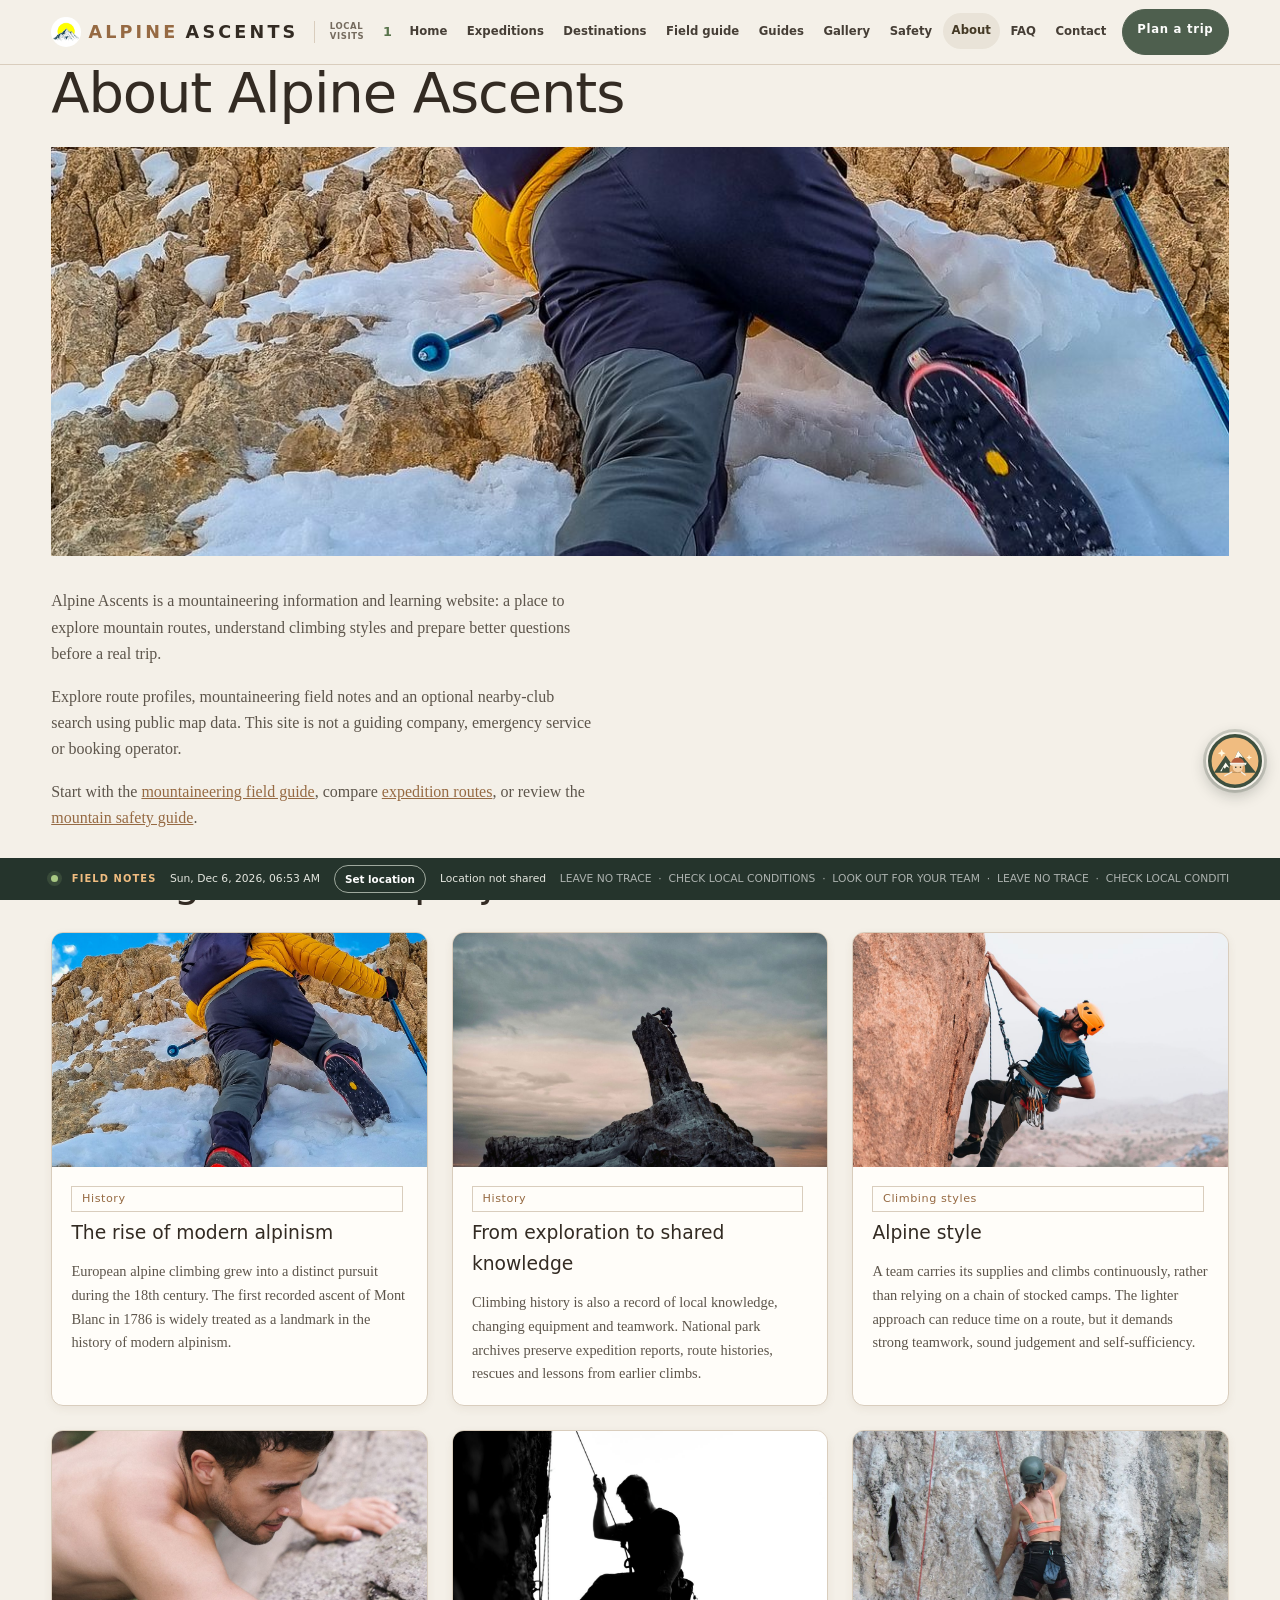
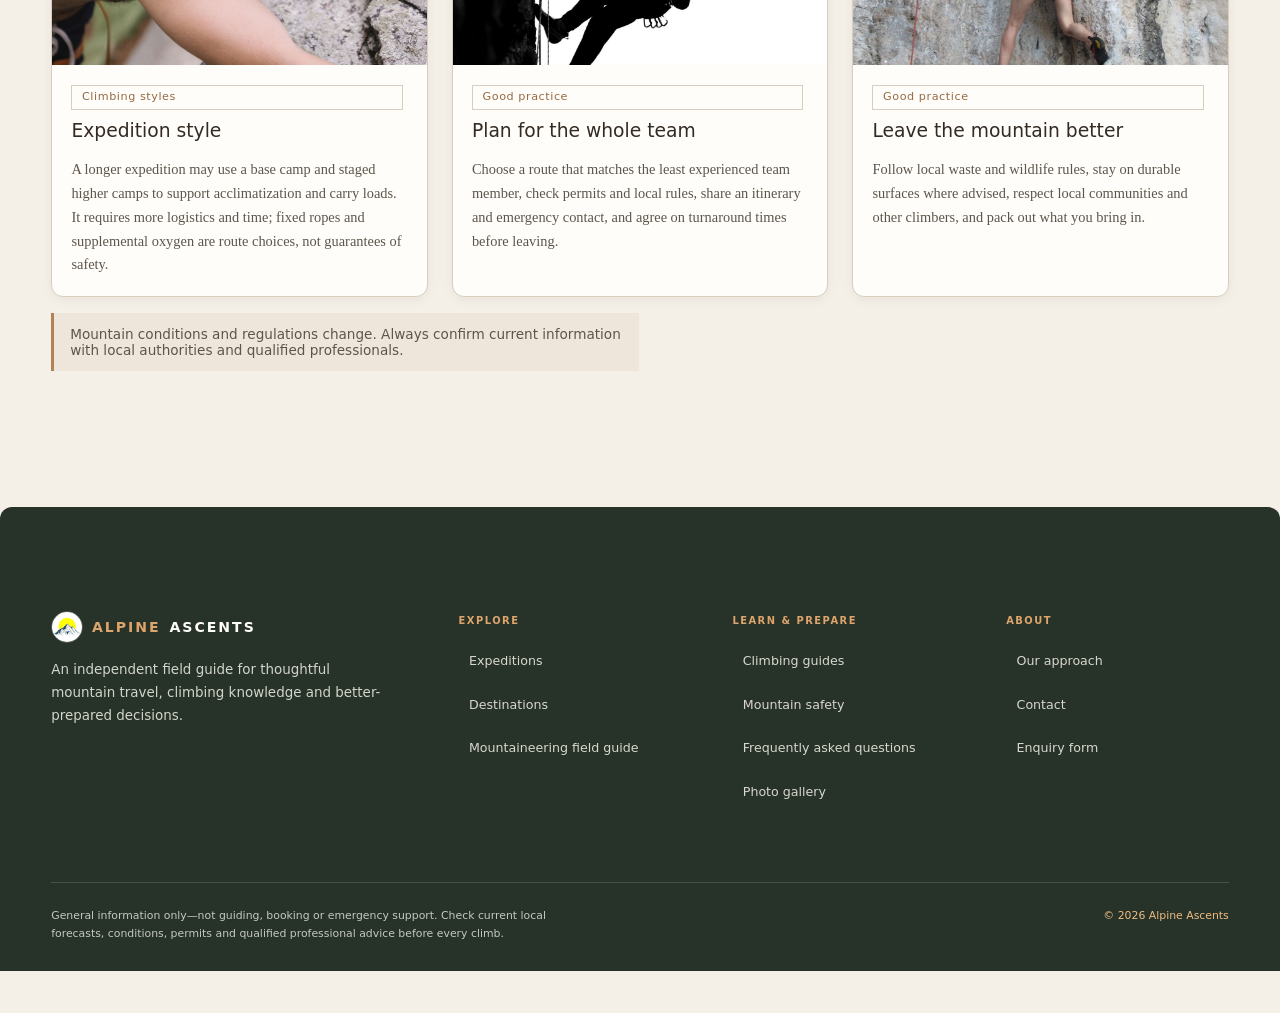
==== about.html @ ddea6249 "first commit" ====
<!DOCTYPE html>
<html lang="en">

<head>
    <meta charset="utf-8">
    <meta name="viewport" content="width=device-width,initial-scale=1">
    <title>About – Alpine Ascents</title>
    <meta name="description" content="Learn about the principles behind this mountain climbing information and learning website.">
    <link rel="stylesheet" href="css/style.css">
    <link rel="icon" type="image/webp" href="assets/images/climbing/fav.webp">
</head>

<body data-page="about">
    <div id="nav"></div>
    <main>
        <section>
            <div class="wrap rv">
                <h1 style="font-size:clamp(2rem,5vw,3.5rem)">About Alpine Ascents</h1>
                <p>Alpine Ascents is a mountaineering information and learning website: a place to explore mountain routes, understand climbing styles and prepare better questions before a real trip.</p>
                <p>Explore route profiles, mountaineering field notes and an optional nearby-club search using public map data. This site is not a guiding company, emergency service or booking operator.</p>
                <p>Start with the <a href="mountaineering.html">mountaineering field guide</a>, compare
                    <a href="expeditions.html">expedition routes</a>, or review the
                    <a href="safety.html">mountain safety guide</a>.</p>
                <h2>What guides this project</h2>
                <!-- About cards are populated from the shared mountaineering guide data. -->
                <div id="about-grid" class="grid" aria-live="polite">Loading…</div>
                <p class="note">Mountain conditions and regulations change. Always confirm current information with local authorities and qualified professionals.</p>
            </div>
        </section>
    </main>
    <div id="foot"></div>
    <script src="js/media.js"></script>
    <!-- The local assistant answers from this site's mountain-climbing data only. -->
    <script src="js/main.js"></script>
    <script src="js/assistant.js"></script>
</body>

</html>
---- css/style.css ----
:root {
    --bg: #f4f0e8;
    --bg2: #fffdf9;
    --stone: #756b5e;
    --snow: #332b23;
    --ice: #966a43;
    --alp: #58744b;
    --line: #d9cdbd
}

* {
    box-sizing: border-box;
    margin: 0
}

html {
    scroll-behavior: smooth
}

body {
    background: var(--bg);
    color: var(--snow);
    font: 1rem/1.65 Georgia, 'Times New Roman', serif;
    overflow-x: hidden
}

h1,
h2,
h3,
.btn,
nav,
label,
.tag {
    font-family: system-ui, 'Segoe UI', sans-serif
}

h1 {
    font-size: clamp(2.2rem, 7vw, 5.5rem);
    line-height: 1.05;
    font-weight: 300;
    letter-spacing: -.02em
}

h2 {
    font-size: clamp(1.6rem, 4vw, 2.6rem);
    font-weight: 300;
    margin-bottom: 1rem
}

h3 {
    font-weight: 500;
    margin-bottom: .3rem
}

p {
    color: #5d554b;
    margin-bottom: 1rem;
    max-width: 68ch
}

a {
    color: var(--ice)
}

:focus-visible {
    outline: 2px solid var(--ice);
    outline-offset: 3px
}

.wrap {
    width: min(1200px, 92%);
    margin: auto
}

section {
    padding: clamp(3rem, 8vw, 6rem) 0
}

body:not([data-page="home"]) main > section:first-child {
    padding-top: 4rem;
}

header {
    position: fixed;
    inset: 0 0 auto;
    z-index: 50;
    background: #f4f0e8ed;
    backdrop-filter: blur(10px);
    border-bottom: 1px solid var(--line)
}

header .wrap {
    display: flex;
    align-items: center;
    justify-content: space-between;
    height: 64px
}

.logo {
    font: 600 1.1rem system-ui;
    letter-spacing: .18em;
    text-transform: uppercase;
    color: var(--snow);
    text-decoration: none
}

.logo span {
    color: var(--ice)
}

nav ul {
    display: flex;
    gap: 1.2rem;
    list-style: none;
    padding: 0;
    align-items: center
}

nav a {
    color: var(--snow);
    text-decoration: none;
    font-size: .95rem;
    font-weight: 600;
    opacity: .9;
    display: inline-block;
    padding: .5rem .65rem;
    border-radius: 6px;
    transition: color .2s ease, background-color .2s ease, transform .2s ease
}

nav a:hover,
nav a[aria-current] {
    opacity: 1;
    color: #fffdf9;
    background: #4a3524;
    transform: translateY(-1px)
}

#menu {
    display: none;
    background: var(--bg2);
    border: 1px solid var(--line);
    border-radius: 6px;
    color: var(--snow);
    padding: .6rem .9rem;
    min-height: 44px;
    font-size: .95rem;
    font-weight: 600;
    cursor: pointer;
    transition: color .2s ease, background-color .2s ease, border-color .2s ease
}

#menu:hover,
#menu[aria-expanded="true"] {
    color: #fffdf9;
    background: #4a3524;
    border-color: #4a3524
}

.btn {
    display: inline-block;
    padding: .85rem 1.6rem;
    border: 1px solid var(--ice);
    color: var(--snow);
    background: transparent;
    text-decoration: none;
    cursor: pointer;
    font-size: .9rem;
    letter-spacing: .06em;
    font-weight: 650;
    border-radius: 999px;
    transition: color .25s ease, background-color .25s ease, border-color .25s ease, transform .25s ease, box-shadow .25s ease;
    min-height: 46px
}

.btn:hover,
.btn.pri {
    background: var(--ice);
    color: #fffdf9
}

.btn:hover {
    transform: translateY(-2px);
    box-shadow: 0 8px 20px #332b2330
}

.hero {
    min-height: 100svh;
    display: flex;
    align-items: flex-end;
    padding: 8rem 0 4rem;
    background: linear-gradient(#3828191c 10%, #332419df), radial-gradient(ellipse at 70% 30%, #b9956c, #6c523b 75%);
    position: relative
}

.hero:before {
    content: "";
    position: absolute;
    inset: auto 0 0;
    height: 55%;
    background: linear-gradient(135deg, transparent 49%, #5b4634 50%) 0 0/40% 100%, linear-gradient(225deg, transparent 49%, #705941 50%) 30% 0/50% 80%, linear-gradient(135deg, transparent 49%, #3b3024 50%) 70% 0/45% 60%;
    background-repeat: no-repeat;
    opacity: .9
}

.hero .wrap {
    position: relative
}

.hero p {
    font-size: 1.15rem;
    margin: 1.2rem 0 2rem
}

.grid {
    display: grid;
    gap: 1.5rem;
    grid-template-columns: repeat(auto-fill, minmax(min(100%, 290px), 1fr))
}

.card {
    background: var(--bg2);
    border: 1px solid var(--line);
    border-radius: 12px;
    box-shadow: 0 3px 10px #60452b12;
    overflow: hidden;
    transition: transform .25s ease, box-shadow .25s ease, border-color .25s ease;
    display: flex;
    flex-direction: column
}

.card:hover {
    transform: translateY(-4px);
    box-shadow: 0 8px 20px #60452b24;
    border-color: var(--ice)
}

.ph {
    aspect-ratio: 16/10;
    background: linear-gradient(160deg, #e1d3be, #c8b296);
    display: grid;
    place-items: center;
    color: var(--stone);
    font: .75rem system-ui;
    text-align: center;
    padding: 1rem;
    position: relative
}

.ph img {
    position: absolute;
    inset: 0;
    width: 100%;
    height: 100%;
    object-fit: cover;
    transition: transform .35s ease
}

.card:hover .ph img {
    transform: scale(1.04)
}
.card .body {
    padding: 1.2rem;
    flex: 1;
    display: flex;
    flex-direction: column;
    gap: .4rem
}

.card .body p {
    font-size: .9rem;
    margin: 0
}

.card .body .btn {
    margin-top: auto;
    text-align: center
}

.tag {
    display: inline-block;
    font-size: .7rem;
    padding: .15rem .6rem;
    border: 1px solid var(--line);
    color: var(--ice);
    margin-right: .3rem;
    letter-spacing: .05em
}

.tag.warn {
    color: #8a5a32
}

dl {
    display: grid;
    grid-template-columns: auto 1fr;
    gap: .2rem 1rem;
    font: .85rem system-ui;
    color: #5d554b
}

dt {
    color: var(--stone)
}

dd {
    margin: 0
}

.note {
    border-left: 3px solid #b18354;
    background: #b1835417;
    padding: .8rem 1rem;
    font: .85rem system-ui;
    margin: 1rem 0
}

.split {
    display: grid;
    gap: 2rem;
    grid-template-columns: 1fr 1fr;
    align-items: start
}

.tools {
    display: flex;
    flex-wrap: wrap;
    gap: .8rem;
    margin-bottom: 2rem
}

input,
select,
textarea {
    background: var(--bg2);
    color: var(--snow);
    border: 1px solid var(--line);
    padding: .8rem;
    font: 1rem system-ui;
    width: 100%;
    min-height: 44px
}

.tools input,
.tools select {
    flex: 1 1 170px;
    width: auto
}

form {
    display: grid;
    gap: 1rem;
    max-width: 560px
}

label {
    font-size: .85rem;
    color: var(--stone)
}

.err {
    color: #a5362f;
    font: .8rem system-ui;
    min-height: 1em
}

.ok {
    color: var(--alp);
    font: .95rem system-ui
}

.faq button {
    width: 100%;
    text-align: left;
    background: none;
    border: 0;
    border-bottom: 1px solid var(--line);
    color: var(--snow);
    padding: 1.1rem 0;
    font: 1.05rem system-ui;
    cursor: pointer;
    display: flex;
    justify-content: space-between;
    min-height: 44px
}

.faq .a {
    display: none;
    padding: .8rem 0
}

.faq .open+.a {
    display: block
}

ul.chk {
    padding-left: 1.2rem;
    color: #5d554b
}

dialog {
    background: var(--bg2);
    color: var(--snow);
    border: 1px solid var(--line);
    max-width: min(92vw, 800px);
    padding: 1.5rem
}

dialog::backdrop {
    background: #30251abf
}

footer {
    border-top: 1px solid var(--line);
    padding: 3rem 0;
    font: .85rem system-ui;
    color: var(--stone)
}

.site-footer {
    overflow: hidden;
    padding: 0;
    margin-top: 1.5rem;
    border-top: 0;
    border-radius: 12px 12px 0 0;
    background: #273229;
    color: #f5f1e8
}

.footer-main {
    display: grid;
    grid-template-columns: minmax(230px, 1.6fr) repeat(3, minmax(120px, 1fr));
    gap: clamp(1.5rem, 4vw, 4rem);
    padding: clamp(4rem, 9vw, 6.5rem) 0 clamp(3rem, 6vw, 4.5rem)
}

.footer-brand {
    max-width: 330px
}

.footer-brand-mark {
    display: inline-flex;
    align-items: center;
    gap: .55rem;
    margin-bottom: 1rem;
    color: #fffdf9;
    font: 700 .88rem/1.3 system-ui, 'Segoe UI', sans-serif;
    letter-spacing: .14em;
    text-decoration: none;
    text-transform: uppercase
}

.footer-brand-mark img {
    width: 32px;
    height: 32px;
    border: 1px solid #ffffff36;
    border-radius: 50%;
    object-fit: cover
}

.footer-brand-mark span {
    color: #dda56b
}

.footer-brand p {
    margin: 0;
    color: #d3d5ca;
    font: .84rem/1.7 system-ui, 'Segoe UI', sans-serif
}

.footer-links h2 {
    margin: .2rem 0 1rem;
    color: #dda56b;
    font: 700 .62rem/1.4 system-ui, 'Segoe UI', sans-serif;
    letter-spacing: .15em;
    text-transform: uppercase
}

.footer-links ul {
    display: grid;
    gap: .55rem;
    padding: 0;
    list-style: none
}

.footer-links a {
    color: #ece9df;
    font: .79rem/1.5 system-ui, 'Segoe UI', sans-serif;
    text-decoration: none;
    text-underline-offset: 3px
}

.footer-links a:hover {
    color: #efbd82;
    text-decoration: underline
}

.footer-bottom {
    display: flex;
    justify-content: space-between;
    gap: 1rem 2rem;
    padding: 1.5rem 0 1.8rem;
    border-top: 1px solid #ffffff26
}

.footer-bottom p {
    max-width: 76ch;
    margin: 0;
    color: #c6c9bf;
    font: .68rem/1.6 system-ui, 'Segoe UI', sans-serif
}

.footer-bottom .footer-copyright {
    flex: 0 0 auto;
    color: #efbd82;
    white-space: nowrap
}

@media(max-width:760px) {
    .footer-main {
        grid-template-columns: repeat(2, minmax(0, 1fr));
        gap: 2rem 1.5rem
    }

    .footer-brand {
        grid-column: 1 / -1;
        max-width: 470px
    }
}

@media(max-width:480px) {
    .footer-main {
        gap: 1.7rem 1rem
    }

    .footer-links a {
        font-size: .73rem
    }

    .footer-bottom {
        flex-direction: column;
        gap: .55rem
    }
}

#top {
    position: fixed;
    right: 1rem;
    bottom: 1rem;
    width: 44px;
    height: 44px;
    border: 1px solid var(--ice);
    background: var(--bg);
    color: var(--ice);
    cursor: pointer;
    display: none;
    z-index: 40
}

.rv {
    opacity: 0;
    transform: translateY(24px);
    transition: 1s
}

.rv.in {
    opacity: 1;
    transform: none
}

@media(max-width:860px) {
    #menu {
        display: block
    }

    header nav ul {
        display: none;
        position: absolute;
        top: 64px;
        left: 0;
        right: 0;
        flex-direction: column;
        background: var(--bg);
        padding: 1.5rem;
        border-bottom: 1px solid var(--line);
        gap: 1rem
    }

    header nav ul.open {
        display: flex
    }

    .split {
        grid-template-columns: 1fr
    }
}

@media(min-width:1800px) {
    html {
        font-size: 118%
    }
}

@media(prefers-reduced-motion:reduce) {
    * {
        transition: none !important;
        animation: none !important;
        scroll-behavior: auto !important
    }

    .rv {
        opacity: 1;
        transform: none
    }
}

/* ---- media: hero picture/video + photo credits ---- */
.hero .wrap {
    z-index: 1
}

.hasimg:before {
    display: none
}

.hasimg:after {
    content: "";
    position: absolute;
    inset: 0;
    background: linear-gradient(#33241924, #332419d9 95%)
}

.bgv {
    position: absolute;
    inset: 0;
    width: 100%;
    height: 100%;
    object-fit: cover;
    opacity: .72
}

.credit {
    display: block;
    font: .7rem system-ui;
    color: var(--stone);
    padding: .4rem 1.2rem
}

.page-photo {
    margin: 1.5rem 0 2rem
}

.page-photo img {
    display: block;
    width: 100%;
    height: clamp(220px, 32vw, 420px);
    object-fit: cover;
}

/* ---- home: editorial expedition landing page ---- */
body[data-page="home"] {
    --home-ink: #f5f1e8;
    --home-muted: #c9c4b8;
    --home-orange: #e8a45c;
    --home-dark: #202821;
    background: #f3f0e9;
}

body[data-page="home"] .home-hero {
    min-height: min(900px, 100svh);
    padding: 9rem 0 2.2rem;
    align-items: stretch;
    background-color: #39433d;
    background-image: linear-gradient(90deg, #101914c9 0%, #10191470 48%, #10191412 100%),
        linear-gradient(0deg, #1119148c, transparent 48%);
    color: var(--home-ink);
    overflow: hidden;
}

body[data-page="home"] .home-hero:before {
    opacity: .24;
}

body[data-page="home"] .home-hero:after {
    background: linear-gradient(90deg, #10191452, transparent 78%), linear-gradient(0deg, #1019148c, transparent 46%);
}

body[data-page="home"] .hero-route-art {
    position: absolute;
    right: 1%;
    bottom: 0;
    z-index: 0;
    width: min(50vw, 700px);
    height: 88%;
    overflow: visible;
    opacity: .78;
    pointer-events: none;
}

body[data-page="home"] .route-mountain {
    fill: url("#route-mountain-fill");
    stroke: #f5f1e8;
    stroke-opacity: .38;
    stroke-width: 1.2;
    stroke-linejoin: round;
}

body[data-page="home"] .route-contours {
    stroke: #f5f1e8;
    stroke-opacity: .2;
    stroke-width: 1;
}

body[data-page="home"] .route-line {
    fill: none;
    stroke: #f0bc80;
    stroke-width: 3;
    stroke-linecap: round;
    stroke-linejoin: round;
    stroke-dasharray: 1;
    stroke-dashoffset: 1;
    filter: drop-shadow(0 0 5px #f0bc8066);
    animation: route-trace 3s cubic-bezier(.5, 0, .35, 1) .35s forwards;
}

body[data-page="home"] .route-waypoint,
body[data-page="home"] .route-summit {
    fill: #f0bc80;
    opacity: 0;
    animation: route-marker-in .5s ease-out 2s forwards;
}

body[data-page="home"] .route-summit {
    transform-box: fill-box;
    transform-origin: center;
    animation: route-marker-in .5s ease-out 2.7s forwards, route-summit-pulse 2.4s ease-in-out 3.2s infinite;
}

@keyframes route-trace {
    to {
        stroke-dashoffset: 0;
    }
}

@keyframes route-marker-in {
    to {
        opacity: 1;
    }
}

@keyframes route-summit-pulse {
    50% {
        opacity: .45;
        transform: scale(1.7);
    }
}

@media(prefers-reduced-motion:reduce) {
    body[data-page="home"] .route-line {
        stroke-dashoffset: 0;
    }

    body[data-page="home"] .route-waypoint,
    body[data-page="home"] .route-summit {
        opacity: 1;
    }
}

body[data-page="home"] .hero-content {
    display: flex;
    flex-direction: column;
    justify-content: center;
    min-height: 70vh;
    padding-top: 2rem;
}

body[data-page="home"] .eyebrow {
    display: flex;
    align-items: center;
    gap: .65rem;
    color: var(--ice);
    font: 700 .7rem/1.3 system-ui, 'Segoe UI', sans-serif;
    letter-spacing: .17em;
    text-transform: uppercase;
    margin-bottom: 1rem;
}

body[data-page="home"] .eyebrow > span {
    width: 25px;
    height: 1px;
    background: currentColor;
}

body[data-page="home"] .hero-eyebrow {
    color: #f1bd83;
    margin-bottom: 1.7rem;
}

body[data-page="home"] .home-hero h1 {
    max-width: 760px;
    color: #fffdf7;
    font-size: clamp(3.6rem, 9.5vw, 8rem);
    line-height: .91;
    letter-spacing: -.075em;
    font-weight: 400;
}

body[data-page="home"] .home-hero h1 em,
body[data-page="home"] .home-featured h2 em,
body[data-page="home"] .approach-copy h2 em,
body[data-page="home"] .home-closer h2 em {
    color: #f0bc80;
    font-family: Georgia, 'Times New Roman', serif;
    font-weight: 400;
}

body[data-page="home"] .hero-copy {
    max-width: 470px;
    margin: 1.7rem 0 1.9rem;
    color: #f0eee7;
    font: 1.03rem/1.75 system-ui, 'Segoe UI', sans-serif;
}

body[data-page="home"] .hero-actions {
    display: flex;
    align-items: center;
    flex-wrap: wrap;
    gap: 1.5rem;
}

body[data-page="home"] .hero-primary {
    padding: .95rem 1.4rem .95rem 1.7rem;
    border: 1px solid var(--home-orange);
    background: var(--home-orange);
    color: #1b211d;
    font-size: .78rem;
    letter-spacing: .09em;
    text-transform: uppercase;
    box-shadow: 0 12px 28px #10191442;
}

body[data-page="home"] .hero-primary:hover {
    border-color: #ffd3a0;
    background: #ffd3a0;
    color: #1b211d;
}

body[data-page="home"] .hero-primary span,
body[data-page="home"] .outline-btn span,
body[data-page="home"] .text-link span {
    display: inline-block;
    margin-left: .65rem;
    transition: transform .2s ease;
}

body[data-page="home"] .hero-primary:hover span,
body[data-page="home"] .outline-btn:hover span,
body[data-page="home"] .text-link:hover span {
    transform: translate(3px, -2px);
}

body[data-page="home"] .hero-secondary {
    padding: .6rem 0;
    color: #fffdf7;
    font: 650 .82rem system-ui, 'Segoe UI', sans-serif;
    text-decoration: none;
}

body[data-page="home"] .hero-secondary span {
    color: #f0bc80;
    margin-left: .5rem;
}

body[data-page="home"] .hero-secondary:hover,
body[data-page="home"] .home-hero .hero-bottomline a:hover {
    color: #f0bc80;
}

body[data-page="home"] .hero-bottomline {
    display: flex;
    justify-content: space-between;
    gap: 1rem;
    margin-top: auto;
    padding-top: 2rem;
    color: #fffdf7;
    font: .7rem system-ui, 'Segoe UI', sans-serif;
    letter-spacing: .1em;
    text-transform: uppercase;
    text-shadow: 0 1px 6px #101914;
}

body[data-page="home"] .hero-bottomline a {
    color: inherit;
    text-decoration: none;
}

body[data-page="home"] .hero-bottomline a span {
    color: #f0bc80;
    margin-left: .5rem;
}

body[data-page="home"] .hero-stamp {
    position: absolute;
    right: max(4%, calc((100% - 1200px) / 2));
    top: 35%;
    z-index: 2;
    width: 170px;
    height: 170px;
    display: flex;
    flex-direction: column;
    justify-content: center;
    align-items: center;
    border: 1px solid #fff9;
    border-radius: 50%;
    color: #fffdf7;
    text-align: center;
    transform: rotate(9deg);
    backdrop-filter: blur(3px);
}

body[data-page="home"] .hero-stamp span {
    font: 600 .52rem system-ui, 'Segoe UI', sans-serif;
    letter-spacing: .18em;
}

body[data-page="home"] .hero-stamp strong {
    margin: .55rem 0;
    color: #f0bc80;
    font: italic 1.75rem/.95 Georgia, 'Times New Roman', serif;
}

body[data-page="home"] .home-hero .herocredit {
    position: absolute;
    right: 1.1rem;
    bottom: .4rem;
    z-index: 2;
    color: #ffffffb8;
    font-size: .62rem;
}

body[data-page="home"] .home-hero .herocredit a {
    color: inherit;
}

body[data-page="home"] .home-intro {
    padding: clamp(4rem, 8vw, 7.5rem) 0;
    background: #f3f0e9;
}

body[data-page="home"] .intro-grid {
    display: grid;
    grid-template-columns: 1fr 1.6fr 1fr;
    gap: 2rem;
    align-items: start;
}

body[data-page="home"] .intro-grid .eyebrow {
    margin-top: .5rem;
}

body[data-page="home"] .intro-statement {
    color: #2b342e;
    font: 400 clamp(1.7rem, 3.5vw, 3.15rem)/1.2 system-ui, 'Segoe UI', sans-serif;
    letter-spacing: -.055em;
}

body[data-page="home"] .intro-statement em {
    color: #a56c41;
    font-family: Georgia, 'Times New Roman', serif;
    font-weight: 400;
}

body[data-page="home"] .intro-aside p,
body[data-page="home"] .heading-aside p {
    color: #66675f;
    font-size: .94rem;
}

body[data-page="home"] .text-link {
    display: inline-block;
    padding: .4rem 0;
    color: #735136;
    font: 700 .75rem system-ui, 'Segoe UI', sans-serif;
    letter-spacing: .06em;
    text-decoration: none;
    text-transform: uppercase;
}

body[data-page="home"] .text-link:hover {
    color: #a56c41;
}

body[data-page="home"] .home-stats {
    padding: 2.2rem 0;
    background: #e8e5dc;
}

body[data-page="home"] .stats-grid {
    display: grid;
    grid-template-columns: repeat(3, 1fr) 1.2fr;
    gap: 1.5rem;
    align-items: center;
}

body[data-page="home"] .stats-grid > div {
    display: flex;
    flex-direction: column;
    border-left: 1px solid #c9c4b8;
    padding-left: 1.2rem;
}

body[data-page="home"] .stats-grid strong {
    color: #34443a;
    font: 400 2.5rem/.95 Georgia, 'Times New Roman', serif;
}

body[data-page="home"] .stats-grid span {
    margin-top: .45rem;
    color: #6b6b62;
    font: 700 .65rem system-ui, 'Segoe UI', sans-serif;
    letter-spacing: .09em;
    text-transform: uppercase;
}

body[data-page="home"] .stats-grid > p {
    justify-self: end;
    margin: 0;
    color: #6b6b62;
    font: italic 1rem/1.5 Georgia, 'Times New Roman', serif;
}

body[data-page="home"] .home-featured {
    padding: clamp(4rem, 8vw, 7rem) 0;
    background: #f8f6f0;
}

body[data-page="home"] .section-heading {
    display: flex;
    justify-content: space-between;
    align-items: end;
    gap: 2rem;
    margin-bottom: 2.5rem;
}

body[data-page="home"] .section-heading h2,
body[data-page="home"] .approach-copy h2,
body[data-page="home"] .home-closer h2 {
    margin: 0;
    color: #28332c;
    font-size: clamp(2.6rem, 6vw, 5rem);
    line-height: .98;
    letter-spacing: -.065em;
}

body[data-page="home"] .section-heading h2 em,
body[data-page="home"] .approach-copy h2 em {
    color: #a56c41;
}

body[data-page="home"] .heading-aside {
    width: min(350px, 40%);
}

body[data-page="home"] .outline-btn {
    padding: .8rem 1.2rem;
    border-color: #a56c41;
    color: #68472e;
    font-size: .73rem;
    letter-spacing: .08em;
    text-transform: uppercase;
}

body[data-page="home"] .outline-btn:hover {
    border-color: #68472e;
    background: #68472e;
    color: white;
}

body[data-page="home"] .home-grid {
    grid-template-columns: repeat(3, minmax(0, 1fr));
    gap: 1.2rem;
}

body[data-page="home"] .home-grid .card {
    border: 0;
    border-radius: 4px;
    background: #eeece4;
    box-shadow: none;
}

body[data-page="home"] .home-grid .card:hover {
    transform: translateY(-5px);
    box-shadow: 0 18px 34px #25291c1c;
}

body[data-page="home"] .home-grid .ph {
    aspect-ratio: 4/3;
    background: #d7d4ca;
}

body[data-page="home"] .home-grid .body {
    padding: 1.25rem 1.35rem 1.4rem;
}

body[data-page="home"] .home-grid .body h3 {
    color: #2b342e;
    font: 500 1.35rem system-ui, 'Segoe UI', sans-serif;
}

body[data-page="home"] .home-grid .tag {
    align-self: flex-start;
    border-color: #c6b8a5;
    color: #765333;
    border-radius: 99px;
}

body[data-page="home"] .home-grid .body dl {
    margin: .5rem 0;
    gap: .35rem .7rem;
}

body[data-page="home"] .home-grid .body .btn {
    margin-top: .8rem;
    border-color: #37473c;
    border-radius: 2px;
    background: #37473c;
    color: #fffdf7;
    font-size: .72rem;
    letter-spacing: .08em;
    text-transform: uppercase;
}

body[data-page="home"] .home-grid .body .btn:hover {
    border-color: #a56c41;
    background: #a56c41;
}

body[data-page="home"] .home-grid .credit {
    padding: .35rem .7rem;
    font-size: .63rem;
}

body[data-page="home"] .home-approach {
    padding: clamp(4rem, 8vw, 7rem) 0;
    background: #e7e5dc;
}

body[data-page="home"] .approach-layout {
    display: grid;
    grid-template-columns: 1fr 1fr;
    gap: clamp(2.5rem, 7vw, 6rem);
    align-items: center;
}

body[data-page="home"] .approach-photo {
    position: relative;
    min-height: 540px;
    background: #aaa99c;
}

body[data-page="home"] .approach-photo img {
    position: absolute;
    inset: 0;
    width: 100%;
    height: 100%;
    object-fit: cover;
}

body[data-page="home"] .photo-caption {
    position: absolute;
    left: 1rem;
    bottom: 1rem;
    padding: .55rem .75rem;
    background: #202821c9;
    color: #fffdf7;
    font: .67rem system-ui, 'Segoe UI', sans-serif;
}

body[data-page="home"] .photo-index {
    position: absolute;
    right: 1rem;
    top: 1rem;
    padding: .7rem .85rem;
    border: 1px solid #fff9;
    color: white;
    font: 600 .65rem/1.5 system-ui, 'Segoe UI', sans-serif;
    letter-spacing: .08em;
}

body[data-page="home"] .approach-copy h2 {
    margin-bottom: 1.25rem;
    font-size: clamp(2.5rem, 5vw, 4.4rem);
}

body[data-page="home"] .approach-lead {
    max-width: 470px;
    color: #64645c;
    font-size: 1.03rem;
}

body[data-page="home"] .approach-list {
    margin: 1.7rem 0;
    border-top: 1px solid #c8c5bb;
}

body[data-page="home"] .approach-list article {
    display: grid;
    grid-template-columns: 2.5rem 1fr;
    gap: .8rem;
    padding: 1rem 0;
    border-bottom: 1px solid #c8c5bb;
}

body[data-page="home"] .approach-list article > span {
    padding-top: .12rem;
    color: #a56c41;
    font: 700 .7rem system-ui, 'Segoe UI', sans-serif;
}

body[data-page="home"] .approach-list h3 {
    margin-bottom: .25rem;
    color: #2b342e;
    font: 600 .94rem system-ui, 'Segoe UI', sans-serif;
}

body[data-page="home"] .approach-list p {
    margin: 0;
    color: #686961;
    font: .84rem/1.55 system-ui, 'Segoe UI', sans-serif;
}

body[data-page="home"] .home-closer {
    position: relative;
    overflow: hidden;
    padding: clamp(5rem, 10vw, 9rem) 0;
    background: #27342c;
    color: #f5f1e8;
}

body[data-page="home"] .home-closer:after {
    content: "";
    position: absolute;
    right: -7rem;
    top: -12rem;
    width: 35rem;
    height: 35rem;
    border: 1px solid #ffffff1c;
    border-radius: 50%;
    box-shadow: 0 0 0 40px #ffffff08, 0 0 0 80px #ffffff06, 0 0 0 120px #ffffff04;
    pointer-events: none;
}

body[data-page="home"] .closer-inner {
    position: relative;
    z-index: 1;
}

body[data-page="home"] .home-closer .eyebrow {
    color: #f0bc80;
}

body[data-page="home"] .home-closer h2 {
    color: #f5f1e8;
    font-size: clamp(3rem, 7vw, 6rem);
}

body[data-page="home"] .home-closer h2 em {
    color: #f0bc80;
}

body[data-page="home"] .home-closer .closer-inner > p:not(.eyebrow) {
    margin: 1.2rem 0 1.6rem;
    color: #d4d7cf;
}

body[data-page="home"] .home-closer .hero-secondary {
    color: #f5f1e8;
}

body[data-page="home"] .closer-mark {
    position: absolute;
    right: 0;
    bottom: 0;
    color: #ffffff73;
    font: 600 .65rem system-ui, 'Segoe UI', sans-serif;
    letter-spacing: .16em;
}

@media(max-width:860px) {
    body[data-page="home"] .hero-route-art {
        right: -2%;
        width: min(60vw, 600px);
        opacity: .48;
    }

    body[data-page="home"] .hero-stamp {
        right: 5%;
        top: 68px;
        width: 100px;
        height: 100px;
    }

    body[data-page="home"] .hero-stamp strong {
        font-size: 1.35rem;
    }

    body[data-page="home"] .intro-grid {
        grid-template-columns: 1fr 1.5fr;
    }

    body[data-page="home"] .intro-aside {
        grid-column: 2;
    }

    body[data-page="home"] .home-grid {
        grid-template-columns: repeat(2, minmax(0, 1fr));
    }

    body[data-page="home"] .approach-layout {
        gap: 2rem;
    }

    body[data-page="home"] .approach-photo {
        min-height: 470px;
    }
}

@media(max-width:600px) {
    body[data-page="home"] .hero-route-art {
        top: 5.5rem;
        right: -12%;
        bottom: auto;
        width: min(85vw, 360px);
        height: auto;
        max-height: none;
        opacity: .2;
    }

    body[data-page="home"] .home-hero {
        min-height: 100svh;
        padding: 12.5rem 0 6rem;
    }

    body[data-page="home"] .hero-content {
        min-height: 0;
        justify-content: flex-start;
        padding-top: 0;
    }

    body[data-page="home"] .hero-eyebrow {
        max-width: 24rem;
        align-items: flex-start;
        color: #ffd5a5;
        font-size: .62rem;
        line-height: 1.5;
        margin-bottom: 1.15rem;
        text-shadow: 0 1px 5px #101914;
    }

    body[data-page="home"] .home-hero h1 {
        max-width: 100%;
        font-size: clamp(2.2rem, 11vw, 4.2rem);
        line-height: .96;
    }

    body[data-page="home"] .hero-copy {
        max-width: 34rem;
        margin: 1.2rem 0 1.35rem;
        font-size: .95rem;
        line-height: 1.65;
        text-shadow: 0 1px 5px #101914;
    }

    body[data-page="home"] .hero-actions {
        align-items: flex-start;
        flex-direction: column;
        gap: .4rem;
    }

    body[data-page="home"] .hero-primary {
        max-width: 100%;
        padding: .8rem 1rem;
        font-size: .68rem;
    }

    body[data-page="home"] .hero-secondary {
        font-size: .75rem;
        padding: .4rem 0;
    }

    body[data-page="home"] .hero-stamp {
        top: 5rem;
        right: 6%;
        width: 88px;
        height: 88px;
        border-color: #fff9;
        background: #202821b8;
        box-shadow: 0 6px 20px #1019144d;
    }

    body[data-page="home"] .hero-stamp span {
        font-size: .36rem;
    }

    body[data-page="home"] .hero-stamp strong {
        margin: .3rem 0;
        font-size: .98rem;
    }

    body[data-page="home"] .hero-bottomline {
        align-items: flex-start;
        flex-direction: column;
        gap: .55rem;
        margin-top: 1.75rem;
        padding-right: 4rem;
        padding-top: 1rem;
        border-top: 1px solid #fff6;
        font-size: .62rem;
        letter-spacing: .07em;
    }

    body[data-page="home"] .hero-bottomline > span {
        max-width: 100%;
    }

    body[data-page="home"] .intro-grid,
    body[data-page="home"] .stats-grid,
    body[data-page="home"] .approach-layout {
        grid-template-columns: 1fr;
    }

    body[data-page="home"] .intro-grid {
        gap: .8rem;
    }

    body[data-page="home"] .intro-aside {
        grid-column: auto;
        max-width: 420px;
    }

    body[data-page="home"] .stats-grid {
        grid-template-columns: repeat(3, 1fr);
        gap: .8rem;
    }

    body[data-page="home"] .stats-grid > div {
        padding-left: .65rem;
    }

    body[data-page="home"] .stats-grid strong {
        font-size: 2rem;
    }

    body[data-page="home"] .stats-grid span {
        font-size: .56rem;
    }

    body[data-page="home"] .stats-grid > p {
        grid-column: 1 / -1;
        justify-self: start;
    }

    body[data-page="home"] .section-heading {
        align-items: start;
        flex-direction: column;
        gap: 1rem;
    }

    body[data-page="home"] .heading-aside {
        width: 100%;
    }

    body[data-page="home"] .home-grid {
        grid-template-columns: 1fr;
    }

    body[data-page="home"] .approach-photo {
        min-height: 390px;
    }

    body[data-page="home"] .closer-mark {
        position: static;
        display: block;
        margin-top: 3rem;
    }
    border: 1px solid var(--line)
}

.herocredit {
    position: absolute;
    right: 0;
    bottom: .3rem;
    z-index: 2
}

/* The autoplay climbing video is confined to the homepage hero. */
.hero .wrap,
.hero p {
    color: #fffdf9
}

.hero .btn.pri {
    border-color: #fffdf9;
    background: #fffdf9;
    color: #4a3524
}

@media(prefers-reduced-motion:reduce) {
    .bgv {
        display: none
    }
}

/* ---- shared navigation, live ticker and expanded content cards ---- */
body {
    padding-bottom: 42px
}

.brand-group {
    display: flex;
    align-items: center;
    gap: 1rem
}

.logo {
    display: inline-flex;
    align-items: center;
    gap: .45rem
}

.logo img {
    width: 30px;
    height: 30px;
    border-radius: 50%;
    object-fit: cover
}

.logo strong {
    color: var(--snow);
    font: inherit
}

.visit-counter {
    display: flex;
    align-items: center;
    gap: .45rem;
    padding-left: .9rem;
    border-left: 1px solid var(--line);
    font-family: system-ui, 'Segoe UI', sans-serif
}

.visit-counter small {
    max-width: 46px;
    color: var(--stone);
    font-size: .53rem;
    font-weight: 700;
    letter-spacing: .07em;
    line-height: 1.15
}

.visit-counter strong {
    color: var(--alp);
    font-size: .8rem
}

.footer-note {
    font-size: .77rem
}

.live-ticker {
    position: fixed;
    inset: auto 0 0;
    z-index: 60;
    min-height: 42px;
    display: flex;
    align-items: center;
    gap: .85rem;
    overflow: hidden;
    padding: .45rem max(4%, calc((100% - 1200px) / 2));
    background: #25342c;
    color: #f3f0e9;
    font: .67rem system-ui, 'Segoe UI', sans-serif
}

.live-ticker > strong {
    flex: none;
    color: #f0bc80;
    font-size: .62rem;
    letter-spacing: .11em
}

.live-ticker time,
#live-location {
    flex: none;
    color: #e4e6df
}

.live-ticker button {
    flex: none;
    min-height: 28px;
    padding: .25rem .65rem;
    border: 1px solid #9fa99e;
    border-radius: 99px;
    background: transparent;
    color: #fff;
    cursor: pointer;
    font: 600 .65rem system-ui, 'Segoe UI', sans-serif
}

.live-ticker button:hover {
    border-color: #f0bc80;
    color: #f0bc80
}

.ticker-pulse {
    flex: none;
    width: 7px;
    height: 7px;
    border-radius: 50%;
    background: #a9c984;
    box-shadow: 0 0 0 4px #a9c98424
}

.ticker-marquee {
    flex: 1;
    min-width: 60px;
    overflow: hidden;
    color: #ffffff9e;
    white-space: nowrap
}

.ticker-marquee > span {
    display: inline-block;
    min-width: max-content;
    animation: ticker-scroll 28s linear infinite
}

@keyframes ticker-scroll {
    to {
        transform: translateX(-50%)
    }
}

#top {
    bottom: 3.3rem;
    border-radius: 50%;
    box-shadow: 0 4px 16px #332b2330
}

.contact-grid,
.booking-grid {
    grid-template-columns: repeat(3, minmax(0, 1fr));
    margin-top: 1.2rem
}

.contact-grid .ph,
.booking-grid .ph {
    aspect-ratio: 16/10
}

.contact-grid .body .btn,
.booking-grid .body .btn {
    margin-top: .5rem;
    font-size: .73rem
}

.contact-grid .body h3,
.booking-grid .body h3 {
    color: #354139
}

.lightbox-figure {
    display: grid;
    gap: .7rem;
    margin-bottom: 1rem
}

.lightbox-figure img {
    display: block;
    max-width: min(80vw, 1000px);
    max-height: 72vh;
    object-fit: contain;
    margin: auto
}

.lightbox-figure figcaption {
    color: var(--stone);
    font: .9rem system-ui, 'Segoe UI', sans-serif
}

.gallery-card .body {
    min-height: 135px
}

.gallery-trigger {
    align-self: flex-start;
    margin-top: auto;
    border-radius: 2px;
    font-size: .75rem
}

.faq {
    display: grid;
    grid-template-columns: repeat(2, minmax(0, 1fr));
    gap: 1rem;
    align-items: start;
    margin-top: 2rem
}

.faq-item {
    overflow: hidden;
    border: 1px solid var(--line);
    border-radius: 10px;
    background: var(--bg2);
    box-shadow: 0 4px 14px #60452b0b
}

.faq button {
    align-items: center;
    gap: .85rem;
    padding: .8rem;
    border: 0;
    text-align: left;
    font-size: .92rem;
    line-height: 1.4
}

.faq button:hover,
.faq button.open {
    color: #654727
}

.faq button img {
    flex: none;
    width: 66px;
    height: 58px;
    border-radius: 6px;
    object-fit: cover
}

.faq-question {
    flex: 1
}

.faq-toggle {
    color: var(--ice);
    font-size: 1.2rem
}

.faq .a {
    padding: 0 1rem 1rem;
    color: var(--stone);
    font-size: .9rem
}

.faq .open+.a {
    display: block
}

/* ---- mountaineering field guide sections ---- */
body[data-page="mountaineering"] {
    --field-ink: #26332c;
    background: #f6f4ee;
    color: var(--field-ink)
}

body[data-page="mountaineering"] .field-hero {
    min-height: min(680px, 85svh);
    display: flex;
    align-items: center;
    padding: 8rem 0 5rem;
    background: linear-gradient(90deg, #121b17d9, #18211c7a 65%, #2027212e),
        url("../assets/images/climbing/page-about.jpg") center 43%/cover;
    color: #fffdf7
}

.field-hero-inner {
    padding-top: 2rem
}

.field-hero .eyebrow {
    color: #f0bc80
}

.field-hero h1 {
    color: #fffdf7;
    font-size: clamp(3rem, 8vw, 6.8rem);
    line-height: .96;
    letter-spacing: -.07em
}

.field-hero h1 em,
.field-heading h2 em,
.field-video h2 em {
    color: #e8ad70;
    font-family: Georgia, 'Times New Roman', serif;
    font-weight: 400
}

.field-hero-inner > p:not(.eyebrow) {
    max-width: 610px;
    margin: 1.3rem 0 1.6rem;
    color: #ecece4;
    font: 1.02rem/1.7 system-ui, 'Segoe UI', sans-serif
}

.field-hero .btn {
    border-radius: 999px;
    background: #e8ad70;
    color: #202821
}

.field-index {
    position: sticky;
    top: 64px;
    z-index: 20;
    background: #f4f0e8f5;
    border-bottom: 1px solid var(--line);
    backdrop-filter: blur(12px)
}

.field-index-links {
    display: flex;
    gap: .25rem;
    overflow-x: auto;
    padding: .45rem 0;
    scrollbar-width: thin
}

.field-index a {
    flex: none;
    padding: .55rem .65rem;
    border-radius: 99px;
    color: #465248;
    font: 650 .7rem system-ui, 'Segoe UI', sans-serif;
    text-decoration: none
}

.field-index a:hover,
.field-index a:focus-visible {
    background: #34443a;
    color: white
}

.field-section {
    padding: clamp(3.2rem, 7vw, 6rem) 0;
    scroll-margin-top: 115px
}

.field-tint {
    background: #eae8df
}

.field-heading {
    margin-bottom: 1.9rem
}

.field-heading .eyebrow {
    color: #8c643e
}

.field-heading h2 {
    color: #29362f;
    font-size: clamp(2.2rem, 5vw, 4.1rem);
    line-height: 1;
    letter-spacing: -.06em
}

.field-heading h2 em {
    color: #a56c41
}

.field-grid {
    display: grid;
    grid-template-columns: repeat(3, minmax(0, 1fr));
    gap: 1rem
}

.field-card {
    overflow: hidden;
    border: 1px solid #dcd7ca;
    border-radius: 8px;
    background: #fffdf8;
    box-shadow: 0 7px 20px #2b342e0b;
    transition: transform .2s ease, box-shadow .2s ease
}

.field-card:hover {
    transform: translateY(-4px);
    box-shadow: 0 13px 28px #2b342e17
}

.field-card > img {
    display: block;
    width: 100%;
    aspect-ratio: 16/10;
    background: #d7d4ca;
    object-fit: cover
}

.field-card-body {
    display: flex;
    min-height: 230px;
    flex-direction: column;
    align-items: flex-start;
    padding: 1.1rem 1.15rem 1.25rem
}

.field-tag {
    margin-bottom: .55rem;
    color: #98643b;
    font: 700 .63rem system-ui, 'Segoe UI', sans-serif;
    letter-spacing: .11em;
    text-transform: uppercase
}

.field-card h3 {
    margin-bottom: .55rem;
    color: #2c382f;
    font: 600 1.08rem/1.3 system-ui, 'Segoe UI', sans-serif
}

.field-card p {
    color: #686a62;
    font: .86rem/1.6 system-ui, 'Segoe UI', sans-serif
}

.field-card .field-region {
    margin: auto 0 .45rem;
    color: #7a644c;
    font-size: .74rem;
    font-weight: 700
}

.field-card a {
    display: inline-block;
    margin-top: .45rem;
    color: #755034;
    font: 700 .72rem system-ui, 'Segoe UI', sans-serif;
    text-decoration: none
}

.field-card a:hover,
.field-link:hover {
    color: #b27642;
    text-decoration: underline
}

.field-intro,
.field-disclaimer {
    max-width: 760px;
    color: #686a62;
    font: .91rem/1.7 system-ui, 'Segoe UI', sans-serif
}

.field-disclaimer {
    margin-top: 1.2rem;
    padding: .9rem 1rem;
    border-left: 3px solid #a56c41;
    background: #a56c4112
}

.nearby-panel {
    display: grid;
    grid-template-columns: 1fr 1fr;
    gap: 1.4rem;
    align-items: stretch;
    margin-top: 2rem;
    padding: 1.3rem;
    border: 1px solid #c9c4b8;
    border-radius: 10px;
    background: #f8f6f0
}

.nearby-copy {
    padding: .4rem
}

.nearby-copy .eyebrow {
    margin-bottom: .55rem
}

.nearby-copy h3 {
    margin-bottom: .6rem;
    color: #2b342e;
    font: 600 1.35rem system-ui, 'Segoe UI', sans-serif
}

.nearby-copy > p:not(.eyebrow) {
    color: #686a62;
    font: .85rem/1.6 system-ui, 'Segoe UI', sans-serif
}

.nearby-copy .btn {
    border-radius: 3px;
    background: #34443a;
    color: white
}

.nearby-status {
    margin-top: .8rem;
    font: .75rem/1.5 system-ui, 'Segoe UI', sans-serif
}

.nearby-results {
    display: grid;
    gap: .4rem;
    margin-top: .6rem
}

.nearby-results h3 {
    margin-bottom: .2rem;
    font: 700 .85rem system-ui, 'Segoe UI', sans-serif
}

.nearby-results a {
    color: #755034;
    font: 600 .78rem system-ui, 'Segoe UI', sans-serif
}

.nearby-map {
    min-height: 300px;
    overflow: hidden;
    border-radius: 5px;
    background: #e2e4dd
}

.nearby-map iframe {
    display: block;
    width: 100%;
    height: 280px;
    border: 0
}

.nearby-map > a {
    display: block;
    padding: .35rem .7rem;
    color: #475549;
    font: 700 .7rem system-ui, 'Segoe UI', sans-serif
}

.map-placeholder {
    display: grid;
    min-height: 300px;
    place-content: center;
    padding: 2rem;
    color: #67736a;
    text-align: center
}

.map-placeholder > span {
    color: #9c7047;
    font-size: 2.4rem
}

.map-placeholder p {
    max-width: 32ch;
    font: .78rem/1.5 system-ui, 'Segoe UI', sans-serif
}

.field-link {
    display: inline-block;
    margin-top: 1.2rem;
    color: #755034;
    font: 700 .8rem system-ui, 'Segoe UI', sans-serif
}

.field-section > .wrap > .outline-btn {
    margin-top: 1.3rem
}

.field-video {
    padding: clamp(3rem, 7vw, 5rem) 0;
    background: #25342c;
    color: #f7f4ed
}

.field-video-inner {
    display: grid;
    grid-template-columns: .8fr 1.2fr;
    gap: 2rem;
    align-items: center
}

.field-video .eyebrow {
    color: #f0bc80
}

.field-video h2 {
    color: #fffdf7;
    font-size: clamp(2rem, 4vw, 3.7rem);
    line-height: 1;
    letter-spacing: -.055em
}

.field-video-inner > div > p:not(.eyebrow) {
    margin-top: 1rem;
    color: #d5dad3;
    font: .9rem/1.6 system-ui, 'Segoe UI', sans-serif
}

.field-video video {
    display: block;
    width: 100%;
    max-height: 450px;
    border-radius: 4px;
    background: #111
}

@media(max-width:1100px) {
    header .wrap {
        height: 64px
    }

    #menu {
        display: block
    }

    header nav ul {
        display: none;
        position: absolute;
        top: 64px;
        left: 0;
        right: 0;
        max-height: calc(100svh - 64px);
        overflow-y: auto;
        flex-direction: column;
        align-items: stretch;
        background: var(--bg);
        padding: 1rem 4% 1.4rem;
        border-bottom: 1px solid var(--line);
        gap: .3rem
    }

    header nav ul.open {
        display: flex
    }

    header nav a {
        padding: .6rem .75rem
    }

    header nav ul li:last-child .btn {
        display: block;
        text-align: center
    }
}

@media(max-width:800px) {
    .field-grid {
        grid-template-columns: repeat(2, minmax(0, 1fr))
    }

    .field-video-inner {
        grid-template-columns: 1fr
    }

    .nearby-panel {
        grid-template-columns: 1fr
    }

    .contact-grid,
    .booking-grid {
        grid-template-columns: repeat(2, minmax(0, 1fr))
    }
}

@media(max-width:600px) {
    body {
        padding-bottom: 46px
    }

    header .wrap {
        gap: .6rem
    }

    .brand-group {
        gap: .55rem
    }

    .logo {
        gap: .3rem;
        font-size: .92rem;
        letter-spacing: .11em
    }

    .logo img {
        width: 25px;
        height: 25px
    }

    .visit-counter {
        gap: .3rem;
        padding-left: .45rem
    }

    .visit-counter small {
        max-width: 34px;
        font-size: .46rem
    }

    .live-ticker {
        min-height: 46px;
        gap: .5rem;
        padding: .35rem 3%;
        font-size: .59rem
    }

    .live-ticker > strong {
        font-size: .53rem
    }

    .ticker-marquee {
        display: none
    }

    #live-location {
        max-width: 96px;
        overflow: hidden;
        text-overflow: ellipsis;
        white-space: nowrap
    }

    .faq {
        grid-template-columns: 1fr
    }

    .contact-grid,
    .booking-grid,
    .field-grid {
        grid-template-columns: 1fr
    }

    .field-hero {
        min-height: 650px;
        min-height: 82svh
    }

    .field-hero h1 {
        font-size: clamp(2.8rem, 13vw, 4.7rem)
    }

    .field-index {
        top: 64px
    }

    .field-card-body {
        min-height: 0
    }
}

@media(prefers-reduced-motion:reduce) {
    .ticker-marquee > span {
        animation: none
    }
}

/* Desktop keeps an inline menu; tablets use a numbered rail and phones use a compact menu button. */
header .site-nav {
    flex: 1;
    min-width: 0;
    margin-left: auto
}

header .site-nav > ul {
    justify-content: flex-end;
    gap: .12rem
}

header .site-nav a {
    padding: .5rem .55rem;
    border-radius: 999px;
    font-size: .73rem;
    white-space: nowrap
}

header .site-nav a[aria-current="page"] {
    background: #e9e3d8;
    color: #443925
}

header .site-nav .btn.pri {
    margin-left: .3rem;
    padding: .6rem .9rem;
    border-color: #3e503f;
    background: #3e503f;
    color: white
}

header .site-nav .btn.pri:hover {
    border-color: #765539;
    background: #765539
}

/* Extra homepage detail: planning prompts and mountaineering field notes. */
body[data-page="home"] .home-planning {
    padding: clamp(4rem, 8vw, 7rem) 0;
    background: #eeece4
}

body[data-page="home"] .planning-grid {
    display: grid;
    grid-template-columns: repeat(4, minmax(0, 1fr));
    gap: 1rem
}

body[data-page="home"] .planning-card {
    display: flex;
    min-width: 0;
    flex-direction: column;
    overflow: hidden;
    border: 1px solid #dcd7ca;
    border-radius: 6px;
    background: #faf8f2;
    transition: transform .22s ease, box-shadow .22s ease
}

body[data-page="home"] .planning-card:hover {
    transform: translateY(-4px);
    box-shadow: 0 13px 26px #2b342e15
}

body[data-page="home"] .planning-card > img,
body[data-page="home"] .home-note-card > img {
    display: block;
    width: 100%;
    aspect-ratio: 4/3;
    background: #d7d4ca;
    object-fit: cover
}

body[data-page="home"] .planning-card > div {
    display: flex;
    height: 100%;
    flex-direction: column;
    align-items: flex-start;
    padding: 1rem 1rem 1.15rem
}

body[data-page="home"] .planning-card > div > span {
    margin-bottom: .45rem;
    color: #98643b;
    font: 700 .61rem system-ui, 'Segoe UI', sans-serif;
    letter-spacing: .12em
}

body[data-page="home"] .planning-card h3,
body[data-page="home"] .home-note-card h3 {
    margin: 0 0 .45rem;
    color: #2b342e;
    font: 600 1rem/1.35 system-ui, 'Segoe UI', sans-serif
}

body[data-page="home"] .planning-card p,
body[data-page="home"] .home-note-card p {
    margin-bottom: .7rem;
    color: #686a62;
    font: .81rem/1.58 system-ui, 'Segoe UI', sans-serif
}

body[data-page="home"] .planning-card a,
body[data-page="home"] .home-note-card a {
    margin-top: auto;
    padding-top: .45rem;
    color: #755034;
    font: 700 .7rem/1.5 system-ui, 'Segoe UI', sans-serif;
    text-decoration: none
}

body[data-page="home"] .planning-card a:hover,
body[data-page="home"] .home-note-card a:hover {
    color: #a56c41;
    text-decoration: underline
}

body[data-page="home"] .home-notes {
    padding: clamp(4rem, 8vw, 7rem) 0;
    background: #f8f6f0
}

body[data-page="home"] .home-notes-grid {
    display: grid;
    grid-template-columns: repeat(3, minmax(0, 1fr));
    gap: 1rem
}

body[data-page="home"] .home-note-card {
    display: flex;
    min-width: 0;
    flex-direction: column;
    overflow: hidden;
    border: 1px solid #e0dbd0;
    border-radius: 6px;
    background: #fffdf8
}

body[data-page="home"] .home-note-card > img {
    aspect-ratio: 16/10
}

body[data-page="home"] .home-note-card > div {
    display: flex;
    height: 100%;
    flex-direction: column;
    align-items: flex-start;
    padding: 1.15rem
}

body[data-page="home"] .home-note-card .field-tag {
    margin-bottom: .45rem;
    color: #98643b;
    font: 700 .63rem system-ui, 'Segoe UI', sans-serif;
    letter-spacing: .1em;
    text-transform: uppercase
}

@media(max-width:1100px) {
    /* At tablet widths, keep the full navigation visible in a horizontal trail rail. */
    header .wrap {
        height: auto;
        min-height: 94px;
        flex-wrap: wrap;
        gap: 0;
        padding: .45rem 0 .35rem
    }

    .brand-group {
        min-height: 36px
    }

    header .site-nav {
        width: 100%;
        min-width: 100%;
        margin: 0
    }

    header .site-nav > ul {
        position: static;
        display: flex;
        width: 100%;
        max-height: none;
        top: auto;
        left: auto;
        right: auto;
        justify-content: flex-start;
        flex-direction: row;
        flex-wrap: nowrap;
        align-items: center;
        gap: .3rem;
        overflow-x: auto;
        overflow-y: hidden;
        border: 1px solid #d5d9ca;
        border-radius: 999px;
        background: #e7e8df;
        padding: .28rem;
        scrollbar-width: none;
        scroll-snap-type: x proximity;
        scroll-padding-inline: .5rem;
        -webkit-overflow-scrolling: touch
    }

    header .site-nav > ul::-webkit-scrollbar {
        display: none
    }

    header .site-nav > ul > li {
        flex: 0 0 auto;
        counter-increment: trail-stop
    }

    header .site-nav > ul {
        counter-reset: trail-stop
    }

    header .site-nav a {
        display: inline-flex;
        align-items: center;
        gap: .38rem;
        min-height: 42px;
        padding: .45rem .72rem;
        border: 1px solid transparent;
        border-radius: 999px;
        font-size: .73rem;
        scroll-snap-align: center
    }

    header .site-nav a:not(.btn)::before {
        display: grid;
        width: 1.35rem;
        height: 1.35rem;
        place-items: center;
        border: 1px solid #aeb8a6;
        border-radius: 50%;
        color: #53624f;
        content: counter(trail-stop, decimal-leading-zero);
        font-size: .56rem;
        font-weight: 750;
        letter-spacing: 0
    }

    header .site-nav a[aria-current="page"] {
        border-color: #3e503f;
        background: #3e503f;
        color: #fffdf9;
        box-shadow: 0 3px 8px #2b342e24
    }

    header .site-nav a[aria-current="page"]::before {
        border-color: #dda56b;
        background: #dda56b;
        color: #2b342e
    }

    header .site-nav .btn.pri {
        margin-left: .15rem;
        border-color: #966a43;
        background: #966a43;
        color: #fffdf9
    }

    .field-index {
        top: 94px
    }

    body[data-page="home"] .planning-grid {
        grid-template-columns: repeat(2, minmax(0, 1fr))
    }
}

@media(max-width:600px) {
    header .wrap {
        min-height: 91px;
        padding: .4rem 0 .3rem
    }

    header .site-nav > ul {
        gap: .15rem
    }

    header .site-nav a {
        min-height: 40px;
        padding: .4rem .62rem;
        font-size: .68rem
    }

    header .site-nav .btn.pri {
        padding: .48rem .7rem
    }

    .field-index {
        top: 91px
    }

    body[data-page="home"] .planning-grid,
    body[data-page="home"] .home-notes-grid {
        grid-template-columns: 1fr
    }

    body[data-page="home"] .planning-card {
        display: grid;
        grid-template-columns: 38% 1fr
    }

    body[data-page="home"] .planning-card > img {
        height: 100%;
        aspect-ratio: auto;
        min-height: 180px
    }

    body[data-page="home"] .planning-card > div {
        min-height: 180px;
        padding: .9rem
    }
}

@media(prefers-reduced-motion:reduce) {
    body[data-page="home"] .planning-card {
        transition: none
    }
}

/* Use a compact animated three-line control only when the full nav no longer fits. */
@media(min-width:861px) {
    header #menu {
        display: none
    }
}

@media(max-width:860px) {
    header .wrap {
        position: relative;
        height: 64px;
        min-height: 64px;
        flex-wrap: nowrap;
        gap: 0;
        padding: .4rem 0
    }

    .brand-group {
        flex: 1;
        min-width: 0;
        justify-content: space-between
    }

    header #menu {
        display: flex;
        flex: 0 0 46px;
        width: 46px;
        height: 46px;
        min-height: 46px;
        flex-direction: column;
        justify-content: center;
        align-items: center;
        gap: 5px;
        margin-left: .7rem;
        padding: 0;
        border: 1px solid #d5d9ca;
        border-radius: 50%;
        background: #e7e8df;
        color: #2b342e;
        box-shadow: 0 3px 10px #2b342e12
    }

    header #menu span {
        display: block;
        width: 18px;
        height: 2px;
        border-radius: 2px;
        background: currentColor;
        transition: transform .2s ease, opacity .2s ease
    }

    header #menu[aria-expanded="true"] span:first-child {
        transform: translateY(7px) rotate(45deg)
    }

    header #menu[aria-expanded="true"] span:nth-child(2) {
        opacity: 0
    }

    header #menu[aria-expanded="true"] span:last-child {
        transform: translateY(-7px) rotate(-45deg)
    }

    header .site-nav {
        position: absolute;
        top: calc(100% + .4rem);
        left: 0;
        right: 0;
        z-index: 51;
        display: none;
        width: 100%;
        min-width: 0;
        margin: 0;
        padding: .4rem;
        border: 1px solid #d9cdbd;
        border-radius: 18px;
        background: #f4f0e8f7;
        box-shadow: 0 18px 40px #20282130;
        backdrop-filter: blur(14px)
    }

    header .site-nav.open {
        display: block
    }

    header .site-nav > ul {
        display: flex;
        width: 100%;
        max-height: calc(100svh - 6rem);
        flex-direction: column;
        align-items: stretch;
        gap: .2rem;
        overflow-x: hidden;
        overflow-y: auto;
        padding: .25rem;
        border: 0;
        border-radius: 12px;
        background: transparent;
        scroll-snap-type: none
    }

    header .site-nav > ul > li {
        width: 100%
    }

    header .site-nav > ul > li > a {
        width: 100%;
        min-height: 46px;
        justify-content: flex-start;
        padding: .5rem .75rem;
        font-size: .82rem
    }

    header .site-nav .btn.pri {
        justify-content: center;
        margin: .35rem 0 0
    }

    body[data-page="home"] .bgv {
        object-position: 60% center
    }
}

@media(prefers-reduced-motion:reduce) {
    header #menu span {
        transition: none
    }
}

body[data-page="home"] .home-hero.video-fallback .bgv {
    display: none
}

/* The offline assistant retrieves answers only from the site's local climbing datasets. */
.assistant-launcher {
    position: fixed;
    right: 1rem;
    bottom: 110px;
    z-index: 80;
    display: grid;
    width: 58px;
    height: 58px;
    place-items: center;
    padding: 0;
    border: 2px solid #f4f0e8;
    border-radius: 50%;
    background: #3e503f;
    box-shadow: 0 5px 15px #20282145, 0 0 0 3px #3e503f35;
    cursor: pointer;
    transition: transform .2s ease, box-shadow .2s ease, background-color .2s ease
}

.assistant-launcher svg {
    display: block;
    width: 50px;
    height: 50px;
    overflow: visible
}

.assistant-mascot-sky {
    fill: #f0bc80
}

.assistant-mascot-mountain {
    fill: #3e503f
}

.assistant-mascot-snow {
    fill: #fffdf2
}

.assistant-mascot-body {
    fill: #dda56b
}

.assistant-mascot-face {
    fill: #f4d0a6
}

.assistant-mascot-helmet {
    fill: #b55e3d
}

.assistant-mascot-helmet-shade,
.assistant-mascot-rope {
    fill: none;
    stroke: #f5f1e8;
    stroke-linecap: round;
    stroke-width: 1.5px
}

.assistant-mascot-eye {
    fill: #273229
}

.assistant-mascot-star {
    fill: #fff8df
}

.assistant-launcher:hover,
.assistant-launcher[aria-expanded="true"] {
    transform: translateY(-2px) scale(1.04);
    background: #765539;
    box-shadow: 0 8px 20px #20282150, 0 0 0 4px #dda56b75
}

.mountain-assistant[hidden] {
    display: none
}

.mountain-assistant {
    position: fixed;
    right: 1rem;
    bottom: 180px;
    z-index: 80;
    display: flex;
    width: min(390px, calc(100vw - 2rem));
    max-height: min(620px, calc(100svh - 150px));
    flex-direction: column;
    overflow: hidden;
    padding: 0;
    border: 1px solid #d5d9ca;
    border-radius: 18px;
    background: #fbfaf6;
    box-shadow: 0 18px 55px #20282138;
    color: #2b342e;
    font-family: system-ui, 'Segoe UI', sans-serif
}

.assistant-header {
    position: static;
    inset: auto;
    z-index: auto;
    display: flex;
    min-height: 68px;
    align-items: center;
    justify-content: space-between;
    gap: 1rem;
    padding: .85rem 1rem;
    border-bottom: 1px solid #e2ded4;
    background: #f0eee6;
    backdrop-filter: none
}

.assistant-kicker {
    color: #806344;
    font-size: .56rem;
    font-weight: 750;
    letter-spacing: .14em
}

.assistant-header h2 {
    margin: .15rem 0 0;
    color: #2b342e;
    font: 650 1.05rem/1.3 system-ui, 'Segoe UI', sans-serif
}

.assistant-close {
    display: grid;
    width: 40px;
    height: 40px;
    flex: 0 0 40px;
    place-items: center;
    border: 1px solid #d5d9ca;
    border-radius: 50%;
    background: #fbfaf6;
    color: #2b342e;
    cursor: pointer;
    font: 400 1.45rem/1 system-ui, 'Segoe UI', sans-serif
}

.assistant-disclaimer {
    margin: 0;
    padding: .65rem 1rem;
    border-bottom: 1px solid #e7e3da;
    color: #686a62;
    font-size: .68rem;
    line-height: 1.5
}

.assistant-messages {
    display: flex;
    min-height: 120px;
    flex: 1;
    flex-direction: column;
    gap: .65rem;
    overflow-y: auto;
    padding: .9rem 1rem
}

.assistant-message {
    max-width: 94%;
    padding: .7rem .8rem;
    border: 1px solid #e1dfd5;
    border-radius: 12px 12px 12px 3px;
    background: #f1efe8
}

.assistant-message-user {
    align-self: flex-end;
    border-color: #3e503f;
    border-radius: 12px 12px 3px 12px;
    background: #3e503f;
    color: #fffdf9
}

.assistant-message p {
    margin: 0;
    color: inherit;
    font: .78rem/1.55 system-ui, 'Segoe UI', sans-serif;
    white-space: pre-line
}

.assistant-prompts {
    display: flex;
    gap: .4rem;
    overflow-x: auto;
    padding: 0 1rem .7rem;
    scrollbar-width: thin
}

.assistant-prompts button {
    min-height: 34px;
    flex: 0 0 auto;
    padding: .4rem .6rem;
    border: 1px solid #d5d9ca;
    border-radius: 999px;
    background: #fbfaf6;
    color: #435342;
    cursor: pointer;
    font: 600 .62rem/1.2 system-ui, 'Segoe UI', sans-serif
}

.assistant-form {
    display: flex;
    gap: .5rem;
    padding: .75rem;
    border-top: 1px solid #e2ded4;
    background: #f0eee6
}

.assistant-form input {
    width: 100%;
    min-width: 0;
    min-height: 44px;
    padding: .55rem .75rem;
    border: 1px solid #d5d9ca;
    border-radius: 999px;
    background: #fffdf9;
    color: #2b342e;
    font: .78rem system-ui, 'Segoe UI', sans-serif
}

.assistant-form > button {
    min-width: 58px;
    min-height: 44px;
    padding: .5rem .75rem;
    border: 1px solid #3e503f;
    border-radius: 999px;
    background: #3e503f;
    color: #fffdf9;
    cursor: pointer;
    font: 700 .73rem system-ui, 'Segoe UI', sans-serif
}

.assistant-form > button:disabled {
    cursor: wait;
    opacity: .6
}

.assistant-form input:focus-visible,
.assistant-form > button:focus-visible,
.assistant-launcher:focus-visible,
.assistant-close:focus-visible,
.assistant-prompts button:focus-visible {
    outline: 3px solid #dda56b;
    outline-offset: 2px
}

.assistant-visually-hidden {
    position: absolute;
    width: 1px;
    height: 1px;
    overflow: hidden;
    clip: rect(0, 0, 0, 0);
    white-space: nowrap;
    clip-path: inset(50%)
}

@media(max-width:600px) {
    .assistant-launcher {
        right: .75rem;
        bottom: 108px;
        width: 54px;
        height: 54px
    }

    .assistant-launcher svg {
        width: 46px;
        height: 46px
    }

    .mountain-assistant {
        right: .55rem;
        left: .55rem;
        bottom: 174px;
        width: auto;
        max-width: 390px;
        max-height: min(590px, calc(100svh - 190px));
        border-radius: 16px
    }

    .assistant-messages {
        min-height: 64px
    }

    .assistant-disclaimer {
        font-size: .64rem
    }
}

@media(prefers-reduced-motion:reduce) {
    .assistant-launcher,
    .assistant-close,
    .assistant-prompts button {
        transition: none
    }
}
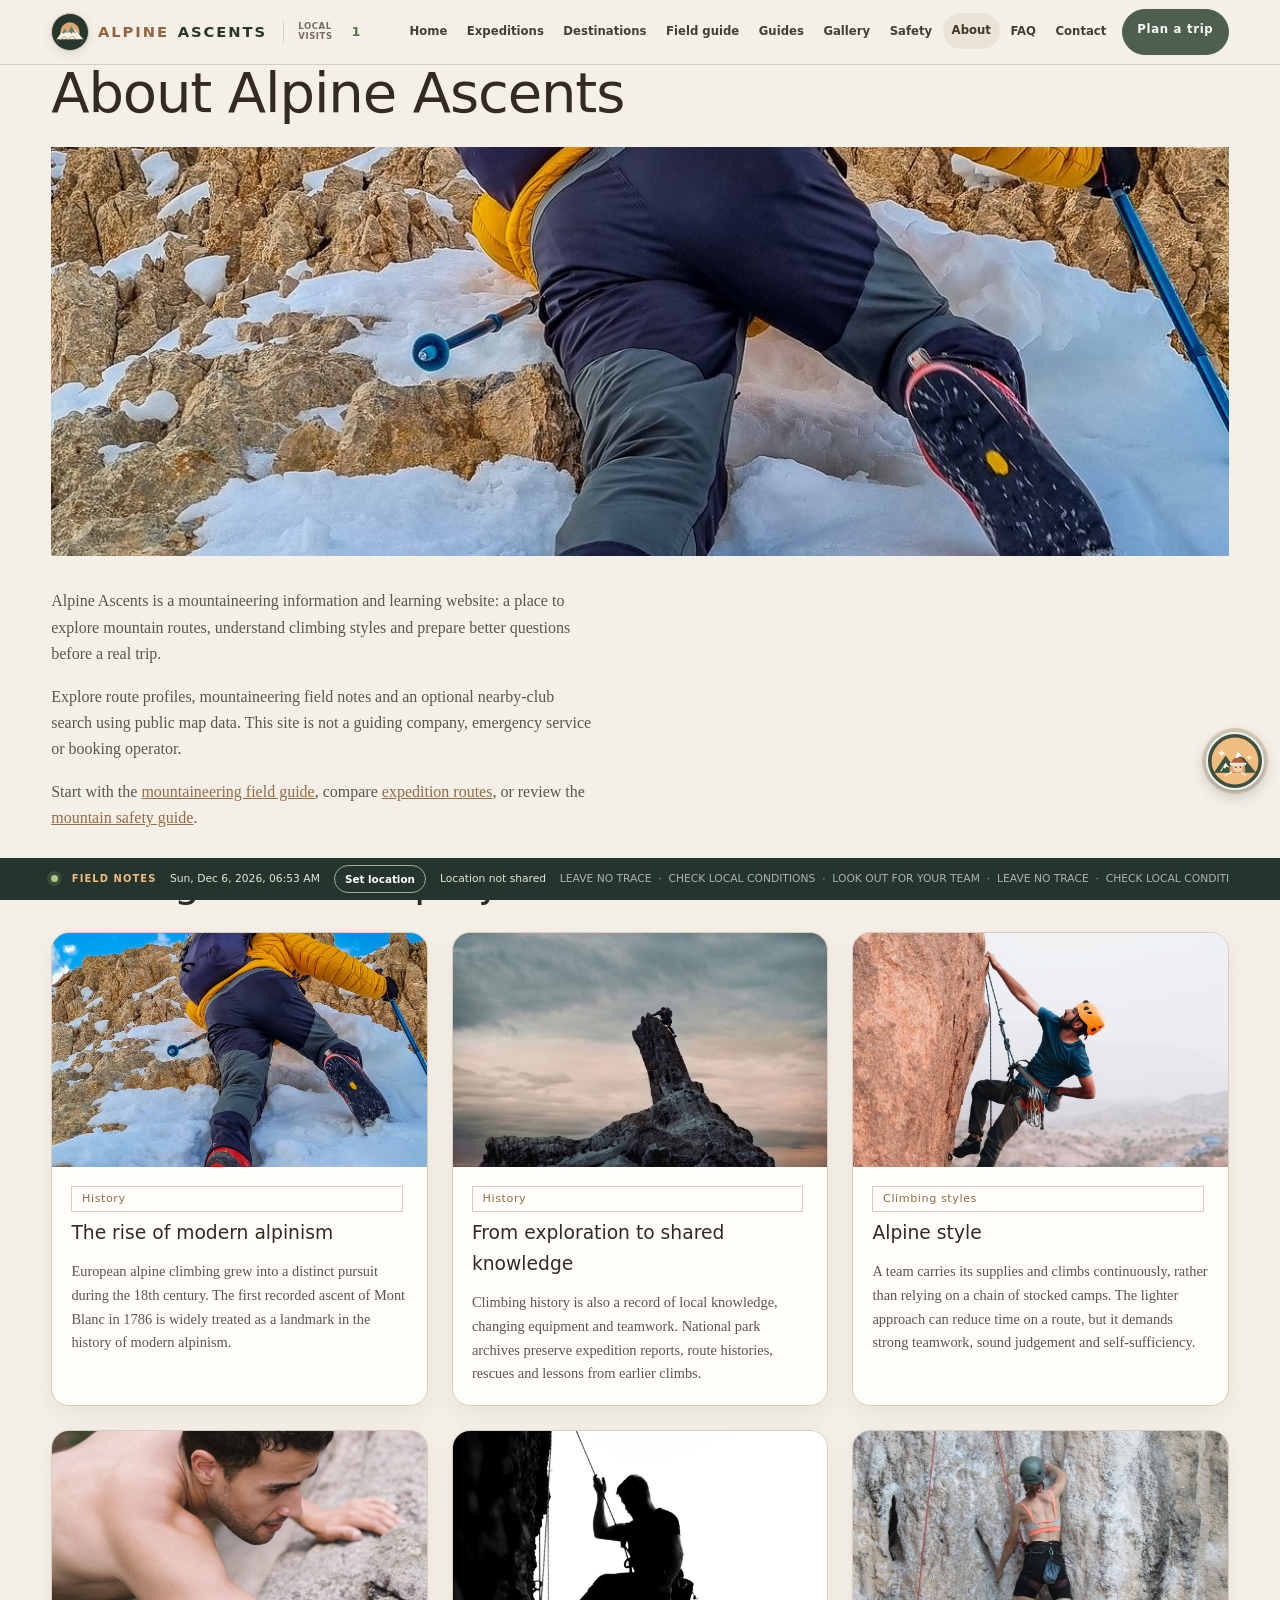
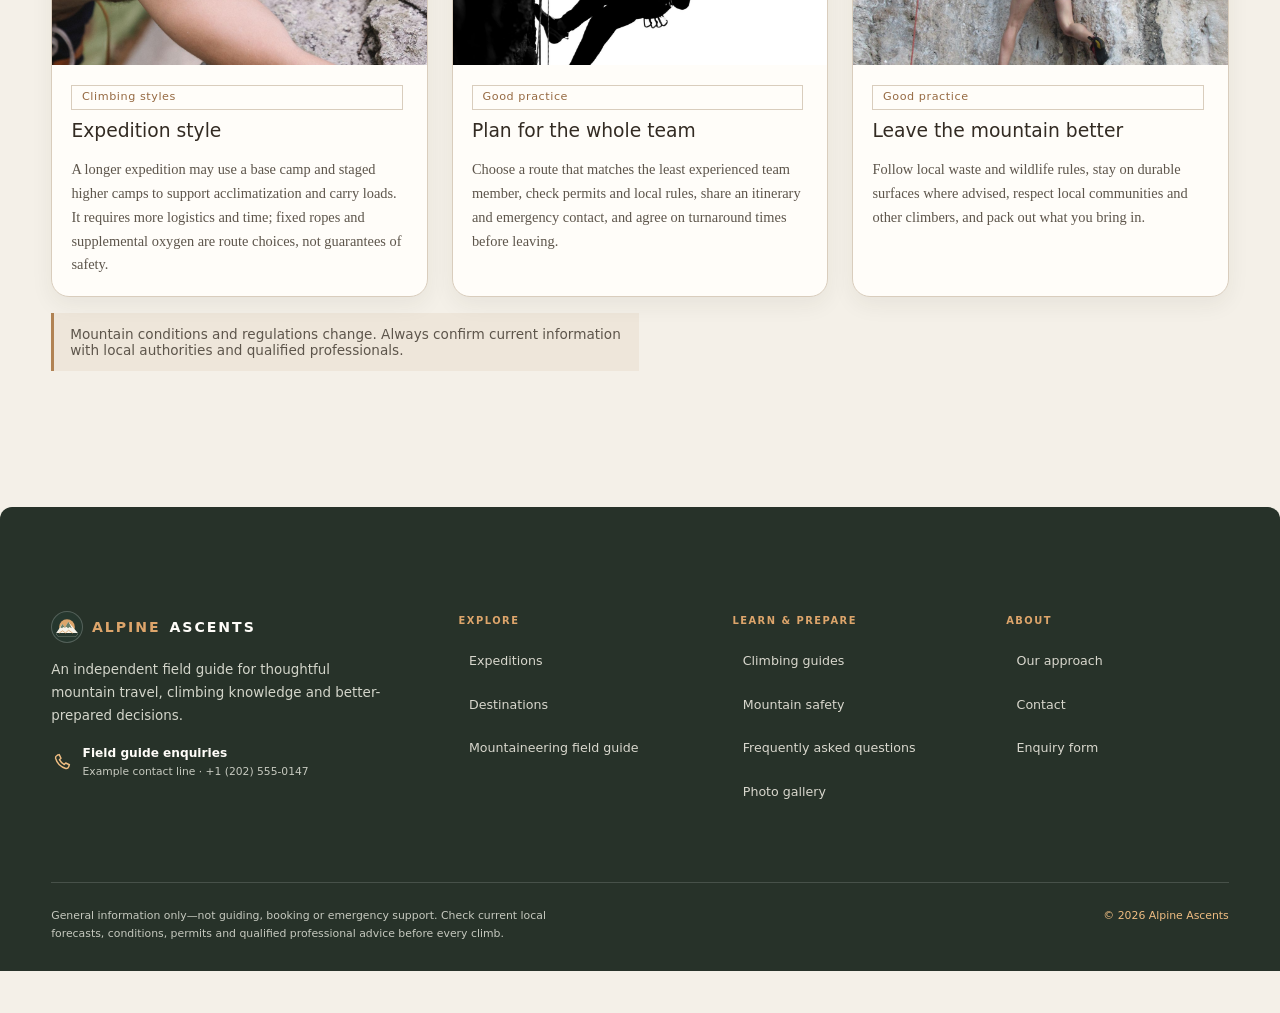
==== commit e92fe85c: "update" ====
--- a/about.html
+++ b/about.html
@@ -7,7 +7,7 @@
     <title>About – Alpine Ascents</title>
     <meta name="description" content="Learn about the principles behind this mountain climbing information and learning website.">
     <link rel="stylesheet" href="css/style.css">
-    <link rel="icon" type="image/webp" href="assets/images/climbing/fav.webp">
+    <link rel="icon" type="image/svg+xml" href="assets/images/climbing/alpine-mark.svg">
 </head>
 
 <body data-page="about">
--- a/css/style.css
+++ b/css/style.css
@@ -1508,6 +1508,346 @@
 @media(prefers-reduced-motion:reduce) {
     .bgv {
         display: none
+    }
+}
+
+.footer-contact {
+    display: flex;
+    width: fit-content;
+    align-items: center;
+    gap: .65rem;
+    margin-top: 1.15rem;
+    color: #efbd82;
+    text-decoration: none;
+}
+
+.footer-contact > svg {
+    width: 21px;
+    height: 21px;
+    flex: 0 0 21px;
+    fill: none;
+    stroke: currentColor;
+    stroke-linecap: round;
+    stroke-linejoin: round;
+    stroke-width: 1.7;
+}
+
+.footer-contact span {
+    display: grid;
+    gap: .15rem;
+}
+
+.footer-contact strong {
+    color: #fffdf9;
+    font: 650 .76rem/1.3 system-ui, 'Segoe UI', sans-serif;
+}
+
+.footer-contact small {
+    color: #c6c9bf;
+    font: .67rem/1.4 system-ui, 'Segoe UI', sans-serif;
+}
+
+.footer-contact:hover strong,
+.footer-contact:hover small {
+    color: #efbd82;
+}
+
+#top svg {
+    display: block;
+    width: 20px;
+    height: 20px;
+    margin: auto;
+    fill: none;
+    stroke: currentColor;
+    stroke-linecap: round;
+    stroke-linejoin: round;
+    stroke-width: 1.8;
+}
+
+.icon-external,
+.icon-down {
+    position: relative;
+    display: inline-block;
+    width: .8em;
+    height: .8em;
+    flex: 0 0 .8em;
+    vertical-align: -.04em;
+}
+
+.icon-external::before {
+    position: absolute;
+    top: .08em;
+    right: .04em;
+    width: .48em;
+    height: .48em;
+    border-top: 1.5px solid currentColor;
+    border-right: 1.5px solid currentColor;
+    content: "";
+}
+
+.icon-external::after {
+    position: absolute;
+    right: .15em;
+    bottom: .1em;
+    width: .52em;
+    border-top: 1.5px solid currentColor;
+    content: "";
+    transform: rotate(-45deg);
+    transform-origin: right center;
+}
+
+.icon-down::before {
+    position: absolute;
+    top: .02em;
+    left: .34em;
+    height: .48em;
+    border-left: 1.5px solid currentColor;
+    content: "";
+}
+
+.icon-down::after {
+    position: absolute;
+    bottom: .12em;
+    left: .19em;
+    width: .29em;
+    height: .29em;
+    border-right: 1.5px solid currentColor;
+    border-bottom: 1.5px solid currentColor;
+    content: "";
+    transform: rotate(45deg);
+}
+
+.icon-location {
+    position: relative;
+    display: inline-block;
+    width: 1.1rem;
+    height: 1.1rem;
+    border: 2px solid currentColor;
+    border-radius: 50% 50% 50% 0;
+    color: var(--ice);
+    transform: rotate(-45deg);
+}
+
+.icon-location::after {
+    position: absolute;
+    top: 50%;
+    left: 50%;
+    width: .25rem;
+    height: .25rem;
+    border: 1.5px solid currentColor;
+    border-radius: 50%;
+    content: "";
+    transform: translate(-50%, -50%);
+}
+
+.mountain-assistant {
+    right: 1rem;
+    bottom: 150px;
+    width: min(440px, calc(100vw - 32px));
+    height: min(680px, calc(100dvh - 190px));
+    max-height: min(680px, calc(100dvh - 190px));
+    border: 1px solid #d5dacd;
+    border-radius: 26px;
+    background: #f9f8f3;
+    box-shadow: 0 28px 80px #17221b66, 0 8px 24px #17221b2b;
+}
+
+.mountain-assistant.is-open {
+    animation: assistant-pop .3s cubic-bezier(.16, 1, .3, 1) both;
+}
+
+.assistant-header {
+    min-height: 84px;
+    padding: .9rem 1rem;
+    background: linear-gradient(125deg, #263b30, #405943);
+}
+
+.assistant-kicker {
+    color: #efbd82;
+}
+
+.assistant-kicker::before {
+    background: #a7d89a;
+    box-shadow: 0 0 0 3px #a7d89a30;
+}
+
+.assistant-header h2 {
+    color: #fffdf7;
+    font-size: 1.12rem;
+}
+
+.assistant-status {
+    color: #d3ddce;
+}
+
+.assistant-avatar {
+    width: 50px;
+    height: 50px;
+    flex-basis: 50px;
+    border-color: #efbd82;
+    border-radius: 17px;
+}
+
+.assistant-close {
+    border-color: #ffffff3d;
+    background: #ffffff12;
+    color: #fffdf7;
+}
+
+.assistant-close svg {
+    display: block;
+    width: 18px;
+    height: 18px;
+    fill: none;
+    stroke: currentColor;
+    stroke-linecap: round;
+    stroke-width: 2;
+}
+
+.assistant-close:hover {
+    border-color: #ffffff80;
+    background: #ffffff24;
+    color: #fffdf7;
+}
+
+.assistant-disclaimer {
+    padding: .65rem 1rem;
+    background: #f0f1e9;
+    color: #647064;
+    font-size: .68rem;
+}
+
+.assistant-messages {
+    min-height: 0;
+    flex: 1 1 auto;
+    gap: .9rem;
+    padding: 1.1rem;
+    background:
+        radial-gradient(ellipse at 100% 0%, #e8eee1 0, transparent 38%),
+        #fbfaf6;
+}
+
+.assistant-message {
+    max-width: 88%;
+    padding: .85rem 1rem;
+    border: 1px solid #e4e6dc;
+    border-radius: 18px 18px 18px 5px;
+    background: #fffefa;
+    box-shadow: 0 6px 18px #2b342e0d;
+}
+
+.assistant-message-user {
+    border-color: #3e503f;
+    border-radius: 18px 18px 5px 18px;
+    background: linear-gradient(140deg, #52684f, #344638);
+}
+
+.assistant-message p {
+    font-size: .84rem;
+    line-height: 1.65;
+}
+
+.assistant-prompts {
+    display: grid;
+    grid-template-columns: repeat(2, minmax(0, 1fr));
+    gap: .45rem;
+    overflow: visible;
+    padding: .75rem 1rem;
+    border-top: 1px solid #e9e9df;
+    background: #fbfaf6;
+}
+
+.assistant-prompts button {
+    min-width: 0;
+    min-height: 40px;
+    padding: .5rem .65rem;
+    border-color: #dfe3d8;
+    background: #fffefa;
+    font-size: .67rem;
+    line-height: 1.4;
+    white-space: normal;
+}
+
+.assistant-prompts button:last-child {
+    grid-column: 1 / -1;
+}
+
+.assistant-form {
+    align-items: center;
+    gap: .6rem;
+    padding: .85rem;
+    border-top: 1px solid #e2e4da;
+    background: #f0f1e9;
+}
+
+.assistant-form input {
+    min-height: 50px;
+    padding-inline: 1rem;
+    border-color: #d9ded2;
+    background: #fffefa;
+    box-shadow: 0 3px 12px #25342b0d;
+    font-size: .84rem;
+}
+
+.assistant-form > button {
+    display: inline-flex;
+    min-width: 78px;
+    min-height: 48px;
+    align-items: center;
+    justify-content: center;
+    gap: .35rem;
+    box-shadow: 0 6px 16px #263b3033;
+    font-size: .76rem;
+}
+
+.assistant-form > button svg {
+    width: 16px;
+    height: 16px;
+    fill: none;
+    stroke: currentColor;
+    stroke-linecap: round;
+    stroke-linejoin: round;
+    stroke-width: 1.8;
+    transition: transform .2s ease;
+}
+
+.assistant-form > button:not(:disabled):hover svg {
+    transform: translateX(2px);
+}
+
+.hero-actions .icon-external,
+.hero-actions .icon-down,
+.section-heading .icon-external,
+.text-link .icon-external {
+    margin-left: .55rem;
+}
+
+@media(max-width:600px) {
+    .mountain-assistant {
+        right: .55rem;
+        left: .55rem;
+        bottom: 174px;
+        width: auto;
+        height: min(620px, calc(100dvh - 210px));
+        max-height: min(620px, calc(100dvh - 210px));
+        border-radius: 22px;
+    }
+
+    .assistant-header {
+        min-height: 78px;
+        padding: .75rem .85rem;
+    }
+
+    .assistant-messages {
+        padding: .9rem;
+    }
+
+    .assistant-prompts {
+        padding: .65rem .8rem;
+    }
+
+    .assistant-form {
+        padding: .7rem;
     }
 }
 
@@ -3006,4 +3346,732 @@
     .assistant-prompts button {
         transition: none
     }
+}
+
+button,
+.btn {
+    border-radius: 999px;
+}
+
+.btn,
+#menu,
+#top,
+.assistant-close,
+.assistant-prompts button,
+.assistant-form > button {
+    transition: transform .22s ease, box-shadow .22s ease, color .22s ease, background-color .22s ease, border-color .22s ease;
+}
+
+#menu,
+#top,
+.assistant-close,
+.assistant-prompts button,
+.assistant-form > button {
+    box-shadow: 0 3px 10px #332b2312;
+}
+
+#menu:hover,
+#top:hover,
+.assistant-close:hover,
+.assistant-prompts button:hover,
+.assistant-form > button:not(:disabled):hover {
+    transform: translateY(-2px);
+    box-shadow: 0 8px 18px #332b2326;
+}
+
+.card {
+    border-radius: 18px;
+    box-shadow: 0 8px 22px #332b2310;
+    transition: transform .32s cubic-bezier(.2, .75, .3, 1), box-shadow .32s ease, border-color .32s ease;
+}
+
+.card:hover {
+    transform: translateY(-7px);
+    box-shadow: 0 20px 38px #332b2326;
+}
+
+.card .ph img {
+    transition: transform .55s cubic-bezier(.2, .75, .3, 1);
+}
+
+.card:hover .ph img {
+    transform: scale(1.055);
+}
+
+.card:not(.rv) {
+    animation: card-arrive .6s cubic-bezier(.2, .75, .3, 1) both;
+}
+
+body[data-page="home"] .home-grid .card {
+    border: 1px solid #e0dbd0;
+    border-radius: 18px;
+    background: #eeece4;
+    box-shadow: 0 8px 22px #25291c12;
+}
+
+body[data-page="home"] .home-grid .card:hover {
+    transform: translateY(-7px);
+    border-color: #b28a63;
+    box-shadow: 0 20px 38px #25291c24;
+}
+
+body[data-page="home"] .home-grid .body .btn {
+    border-radius: 999px;
+    box-shadow: 0 6px 14px #25291c1c;
+}
+
+body[data-page="home"] .planning-card,
+body[data-page="home"] .home-note-card {
+    border-color: #e0dbd0;
+    border-radius: 18px;
+    box-shadow: 0 8px 22px #25291c10;
+    transition: transform .32s cubic-bezier(.2, .75, .3, 1), box-shadow .32s ease, border-color .32s ease;
+    animation: card-arrive .65s cubic-bezier(.2, .75, .3, 1) both;
+}
+
+body[data-page="home"] .planning-card:hover,
+body[data-page="home"] .home-note-card:hover {
+    transform: translateY(-7px);
+    border-color: #b28a63;
+    box-shadow: 0 20px 38px #25291c24;
+}
+
+body[data-page="home"] .planning-card:nth-child(2),
+body[data-page="home"] .home-note-card:nth-child(2) {
+    animation-delay: .08s;
+}
+
+body[data-page="home"] .planning-card:nth-child(3),
+body[data-page="home"] .home-note-card:nth-child(3) {
+    animation-delay: .16s;
+}
+
+body[data-page="home"] .planning-card:nth-child(4) {
+    animation-delay: .24s;
+}
+
+body[data-page="home"] .planning-card > img,
+body[data-page="home"] .home-note-card > img {
+    transition: transform .6s cubic-bezier(.2, .75, .3, 1);
+}
+
+body[data-page="home"] .planning-card:hover > img,
+body[data-page="home"] .home-note-card:hover > img {
+    transform: scale(1.045);
+}
+
+body[data-page="home"] .planning-card a,
+body[data-page="home"] .home-note-card a {
+    transition: color .2s ease, letter-spacing .2s ease;
+}
+
+body[data-page="home"] .planning-card a:hover,
+body[data-page="home"] .home-note-card a:hover {
+    letter-spacing: .03em;
+}
+
+.assistant-launcher::after {
+    position: absolute;
+    inset: -6px;
+    border: 1px solid #dda56b9c;
+    border-radius: 50%;
+    content: "";
+    pointer-events: none;
+    animation: assistant-pulse 2.4s ease-out infinite;
+}
+
+.mountain-assistant {
+    border-color: #d7d3c7;
+    border-radius: 22px;
+    box-shadow: 0 24px 70px #20282152, 0 5px 18px #2028211c;
+    transform-origin: bottom right;
+}
+
+.mountain-assistant.is-open {
+    animation: assistant-pop .28s cubic-bezier(.2, .8, .25, 1) both;
+}
+
+.assistant-header {
+    background: linear-gradient(135deg, #f3f1e9, #e8e9df);
+}
+
+.assistant-kicker {
+    display: inline-flex;
+    align-items: center;
+    gap: .4rem;
+}
+
+.assistant-kicker::before {
+    width: 7px;
+    height: 7px;
+    border-radius: 50%;
+    background: #6d8b61;
+    box-shadow: 0 0 0 3px #6d8b6124;
+    content: "";
+}
+
+.assistant-message {
+    box-shadow: 0 3px 10px #2028210c;
+    animation: message-arrive .22s ease-out both;
+}
+
+.assistant-message-user {
+    box-shadow: 0 5px 14px #273c2c2e;
+}
+
+.assistant-prompts button:hover {
+    border-color: #8d9b84;
+    background: #edf0e8;
+}
+
+.assistant-form > button:not(:disabled):hover {
+    border-color: #765539;
+    background: #765539;
+}
+
+@keyframes card-arrive {
+    from {
+        opacity: 0;
+        filter: blur(3px);
+    }
+
+    to {
+        opacity: 1;
+        filter: blur(0);
+    }
+}
+
+@keyframes assistant-pulse {
+    0% {
+        opacity: .8;
+        transform: scale(.96);
+    }
+
+    100% {
+        opacity: 0;
+        transform: scale(1.32);
+    }
+}
+
+@keyframes assistant-pop {
+    from {
+        opacity: 0;
+        transform: translateY(14px) scale(.96);
+    }
+
+    to {
+        opacity: 1;
+        transform: translateY(0) scale(1);
+    }
+}
+
+@keyframes message-arrive {
+    from {
+        opacity: 0;
+        transform: translateY(6px);
+    }
+
+    to {
+        opacity: 1;
+        transform: translateY(0);
+    }
+}
+
+@media(max-width:600px) {
+    .mountain-assistant {
+        transform-origin: bottom center;
+    }
+}
+
+@media(prefers-reduced-motion:reduce) {
+    .card:not(.rv),
+    body[data-page="home"] .planning-card,
+    body[data-page="home"] .home-note-card,
+    .assistant-launcher::after,
+    .mountain-assistant.is-open,
+    .assistant-message {
+        animation: none;
+    }
+
+    .card,
+    body[data-page="home"] .planning-card,
+    body[data-page="home"] .home-note-card {
+        transition: none;
+    }
+}
+
+.logo {
+    gap: .55rem;
+    color: #29362d;
+    font: 750 .92rem/1 system-ui, 'Segoe UI', sans-serif;
+    letter-spacing: .13em;
+    text-decoration: none;
+    text-transform: uppercase;
+}
+
+.logo img {
+    width: 38px;
+    height: 38px;
+    padding: 2px;
+    border: 1px solid #d5c6ad;
+    border-radius: 50%;
+    background: #26372e;
+    box-shadow: 0 3px 10px #26372e20;
+}
+
+.logo span {
+    color: #93643d;
+}
+
+.footer-brand-mark img {
+    padding: 2px;
+    background: #26372e;
+}
+
+.mountain-assistant {
+    width: min(430px, calc(100vw - 32px));
+    height: min(640px, calc(100dvh - 200px));
+    max-height: calc(100dvh - 200px);
+    border: 1px solid #d8d6ca;
+    border-radius: 24px;
+    background: #fbfaf6;
+}
+
+.assistant-header {
+    min-height: 82px;
+    padding: .9rem 1rem;
+    background: linear-gradient(120deg, #f3f1e9 0%, #e8eee6 100%);
+}
+
+.assistant-brand {
+    display: flex;
+    min-width: 0;
+    align-items: center;
+    gap: .75rem;
+}
+
+.assistant-avatar {
+    display: grid;
+    width: 48px;
+    height: 48px;
+    flex: 0 0 48px;
+    place-items: center;
+    overflow: hidden;
+    border: 2px solid #fffdf6;
+    border-radius: 16px;
+    background: #3e503f;
+    box-shadow: 0 4px 12px #26372e20;
+}
+
+.assistant-avatar svg {
+    display: block;
+    width: 42px;
+    height: 42px;
+}
+
+.assistant-brand-copy {
+    display: flex;
+    min-width: 0;
+    flex-direction: column;
+}
+
+.assistant-kicker {
+    color: #7a674c;
+    font-size: .55rem;
+    letter-spacing: .12em;
+}
+
+.assistant-header h2 {
+    margin: .12rem 0 0;
+    font-size: 1.08rem;
+    letter-spacing: -.025em;
+}
+
+.assistant-status {
+    display: flex;
+    align-items: center;
+    gap: .32rem;
+    margin-top: .13rem;
+    color: #63715e;
+    font-size: .62rem;
+    font-weight: 600;
+}
+
+.assistant-status::before {
+    width: 6px;
+    height: 6px;
+    border-radius: 50%;
+    background: #6b9464;
+    box-shadow: 0 0 0 3px #6b946420;
+    content: "";
+}
+
+.assistant-disclaimer {
+    padding: .62rem 1rem;
+    border-bottom-color: #e7e5dc;
+    background: #f8f7f1;
+    font-size: .66rem;
+}
+
+.assistant-messages {
+    min-height: 0;
+    gap: .8rem;
+    padding: 1rem;
+    background: radial-gradient(ellipse at 12% 0%, #e9eee61f, transparent 55%), #fbfaf6;
+    scrollbar-color: #b6b9a9 transparent;
+    scrollbar-width: thin;
+}
+
+.assistant-message {
+    max-width: 88%;
+    padding: .78rem .9rem;
+    border: 1px solid #e4e3d9;
+    border-radius: 17px 17px 17px 5px;
+    background: #f1f1e9;
+    box-shadow: 0 4px 12px #29362d0b;
+}
+
+.assistant-message-user {
+    border-color: #3e503f;
+    border-radius: 17px 17px 5px 17px;
+    background: linear-gradient(135deg, #465b49, #344638);
+}
+
+.assistant-message p {
+    font-size: .82rem;
+    line-height: 1.62;
+}
+
+.assistant-prompts {
+    gap: .45rem;
+    padding: .75rem 1rem .85rem;
+    border-top: 1px solid #eeece4;
+    background: #fbfaf6;
+}
+
+.assistant-prompts button {
+    min-height: 36px;
+    padding: .48rem .75rem;
+    border-color: #d9ded2;
+    background: #fffefa;
+    font-size: .66rem;
+}
+
+.assistant-form {
+    gap: .6rem;
+    padding: .8rem;
+    border-top: 1px solid #e4e2d8;
+    background: #f1f1e9;
+}
+
+.assistant-form input {
+    min-height: 48px;
+    padding-inline: 1rem;
+    border-color: #d8dbd0;
+    box-shadow: inset 0 1px 2px #29362d0a;
+    font-size: .82rem;
+}
+
+.assistant-form > button {
+    min-width: 70px;
+    min-height: 48px;
+    box-shadow: 0 5px 12px #34463825;
+    font-size: .78rem;
+}
+
+.assistant-close {
+    border-color: #d8dbd0;
+    background: #fffefa;
+}
+
+dialog#lb {
+    width: min(1000px, calc(100vw - 32px));
+    max-width: none;
+    max-height: calc(100dvh - 32px);
+    overflow: auto;
+    border: 1px solid #e7dfd1;
+    border-radius: 20px;
+    padding: clamp(1rem, 3vw, 2rem);
+    box-shadow: 0 24px 80px #11191455;
+}
+
+dialog#lb .lightbox-figure {
+    margin-bottom: 1.25rem;
+}
+
+dialog#lb .lightbox-figure img {
+    max-width: 100%;
+    max-height: min(68dvh, 720px);
+    border-radius: 12px;
+}
+
+dialog#lb #lb-close {
+    display: block;
+    margin: 0 auto;
+    border-color: #3e503f;
+    background: #3e503f;
+    color: #fffdf9;
+}
+
+dialog#lb #lb-close:hover {
+    border-color: #765539;
+    background: #765539;
+}
+
+@media(max-width:600px) {
+    .logo {
+        gap: .38rem;
+        font-size: .78rem;
+        letter-spacing: .09em;
+    }
+
+    .logo img {
+        width: 32px;
+        height: 32px;
+    }
+
+    .mountain-assistant {
+        right: .55rem;
+        left: .55rem;
+        bottom: 174px;
+        width: auto;
+        height: min(620px, calc(100dvh - 200px));
+        max-width: none;
+        max-height: calc(100dvh - 200px);
+        border-radius: 20px;
+    }
+
+    .assistant-header {
+        min-height: 76px;
+        padding: .7rem .8rem;
+    }
+
+    .assistant-avatar {
+        width: 42px;
+        height: 42px;
+        flex-basis: 42px;
+        border-radius: 14px;
+    }
+
+    .assistant-avatar svg {
+        width: 36px;
+        height: 36px;
+    }
+
+    .assistant-kicker {
+        font-size: .48rem;
+        letter-spacing: .09em;
+    }
+
+    .assistant-header h2 {
+        font-size: .98rem;
+    }
+
+    .assistant-messages {
+        min-height: 0;
+    }
+
+    dialog#lb {
+        width: calc(100vw - 20px);
+        max-height: calc(100dvh - 20px);
+        border-radius: 16px;
+        padding: .8rem;
+    }
+}
+
+.mountain-assistant {
+    bottom: 150px;
+    width: min(440px, calc(100vw - 32px));
+    height: min(680px, calc(100dvh - 190px));
+    max-height: min(680px, calc(100dvh - 190px));
+    border: 1px solid #d5dacd;
+    border-radius: 26px;
+    background: #f9f8f3;
+    box-shadow: 0 28px 80px #17221b66, 0 8px 24px #17221b2b;
+}
+
+.assistant-header {
+    min-height: 84px;
+    padding: .9rem 1rem;
+    background: linear-gradient(125deg, #263b30, #405943);
+}
+
+.assistant-kicker {
+    color: #efbd82;
+}
+
+.assistant-kicker::before {
+    background: #a7d89a;
+    box-shadow: 0 0 0 3px #a7d89a30;
+}
+
+.assistant-header h2 {
+    color: #fffdf7;
+    font-size: 1.12rem;
+}
+
+.assistant-status {
+    color: #d3ddce;
+}
+
+.assistant-avatar {
+    width: 50px;
+    height: 50px;
+    flex-basis: 50px;
+    border-color: #efbd82;
+    border-radius: 17px;
+}
+
+.assistant-close {
+    border-color: #ffffff3d;
+    background: #ffffff12;
+    color: #fffdf7;
+}
+
+.assistant-close svg {
+    display: block;
+    width: 18px;
+    height: 18px;
+    fill: none;
+    stroke: currentColor;
+    stroke-linecap: round;
+    stroke-width: 2;
+}
+
+.assistant-close:hover {
+    border-color: #ffffff80;
+    background: #ffffff24;
+    color: #fffdf7;
+}
+
+.assistant-disclaimer {
+    padding: .65rem 1rem;
+    background: #f0f1e9;
+    color: #647064;
+    font-size: .68rem;
+}
+
+.assistant-messages {
+    min-height: 0;
+    flex: 1 1 auto;
+    gap: .9rem;
+    padding: 1.1rem;
+    background: radial-gradient(ellipse at 100% 0%, #e8eee1 0, transparent 38%), #fbfaf6;
+}
+
+.assistant-message {
+    max-width: 88%;
+    padding: .85rem 1rem;
+    border: 1px solid #e4e6dc;
+    border-radius: 18px 18px 18px 5px;
+    background: #fffefa;
+    box-shadow: 0 6px 18px #2b342e0d;
+}
+
+.assistant-message-user {
+    border-color: #3e503f;
+    border-radius: 18px 18px 5px 18px;
+    background: linear-gradient(140deg, #52684f, #344638);
+}
+
+.assistant-message p {
+    font-size: .84rem;
+    line-height: 1.65;
+}
+
+.assistant-prompts {
+    display: grid;
+    grid-template-columns: repeat(2, minmax(0, 1fr));
+    gap: .45rem;
+    overflow: visible;
+    padding: .75rem 1rem;
+    border-top: 1px solid #e9e9df;
+    background: #fbfaf6;
+}
+
+.assistant-prompts button {
+    min-width: 0;
+    min-height: 40px;
+    padding: .5rem .65rem;
+    border-color: #dfe3d8;
+    background: #fffefa;
+    font-size: .67rem;
+    line-height: 1.4;
+    white-space: normal;
+}
+
+.assistant-prompts button:last-child {
+    grid-column: 1 / -1;
+}
+
+.assistant-form {
+    align-items: center;
+    gap: .6rem;
+    padding: .85rem;
+    border-top: 1px solid #e2e4da;
+    background: #f0f1e9;
+}
+
+.assistant-form input {
+    min-height: 50px;
+    padding-inline: 1rem;
+    border-color: #d9ded2;
+    background: #fffefa;
+    box-shadow: 0 3px 12px #25342b0d;
+    font-size: .84rem;
+}
+
+.assistant-form > button {
+    display: inline-flex;
+    min-width: 78px;
+    min-height: 48px;
+    align-items: center;
+    justify-content: center;
+    gap: .35rem;
+    box-shadow: 0 6px 16px #263b3033;
+    font-size: .76rem;
+}
+
+.assistant-form > button svg {
+    width: 16px;
+    height: 16px;
+    fill: none;
+    stroke: currentColor;
+    stroke-linecap: round;
+    stroke-linejoin: round;
+    stroke-width: 1.8;
+    transition: transform .2s ease;
+}
+
+.assistant-form > button:not(:disabled):hover svg {
+    transform: translateX(2px);
+}
+
+@media(max-width:600px) {
+    .mountain-assistant {
+        right: .55rem;
+        left: .55rem;
+        bottom: 174px;
+        width: auto;
+        height: min(620px, calc(100dvh - 210px));
+        max-height: min(620px, calc(100dvh - 210px));
+        border-radius: 22px;
+    }
+
+    .assistant-header {
+        min-height: 78px;
+        padding: .75rem .85rem;
+    }
+
+    .assistant-messages {
+        padding: .9rem;
+    }
+
+    .assistant-prompts {
+        padding: .65rem .8rem;
+    }
+
+    .assistant-form {
+        padding: .7rem;
+    }
 }
